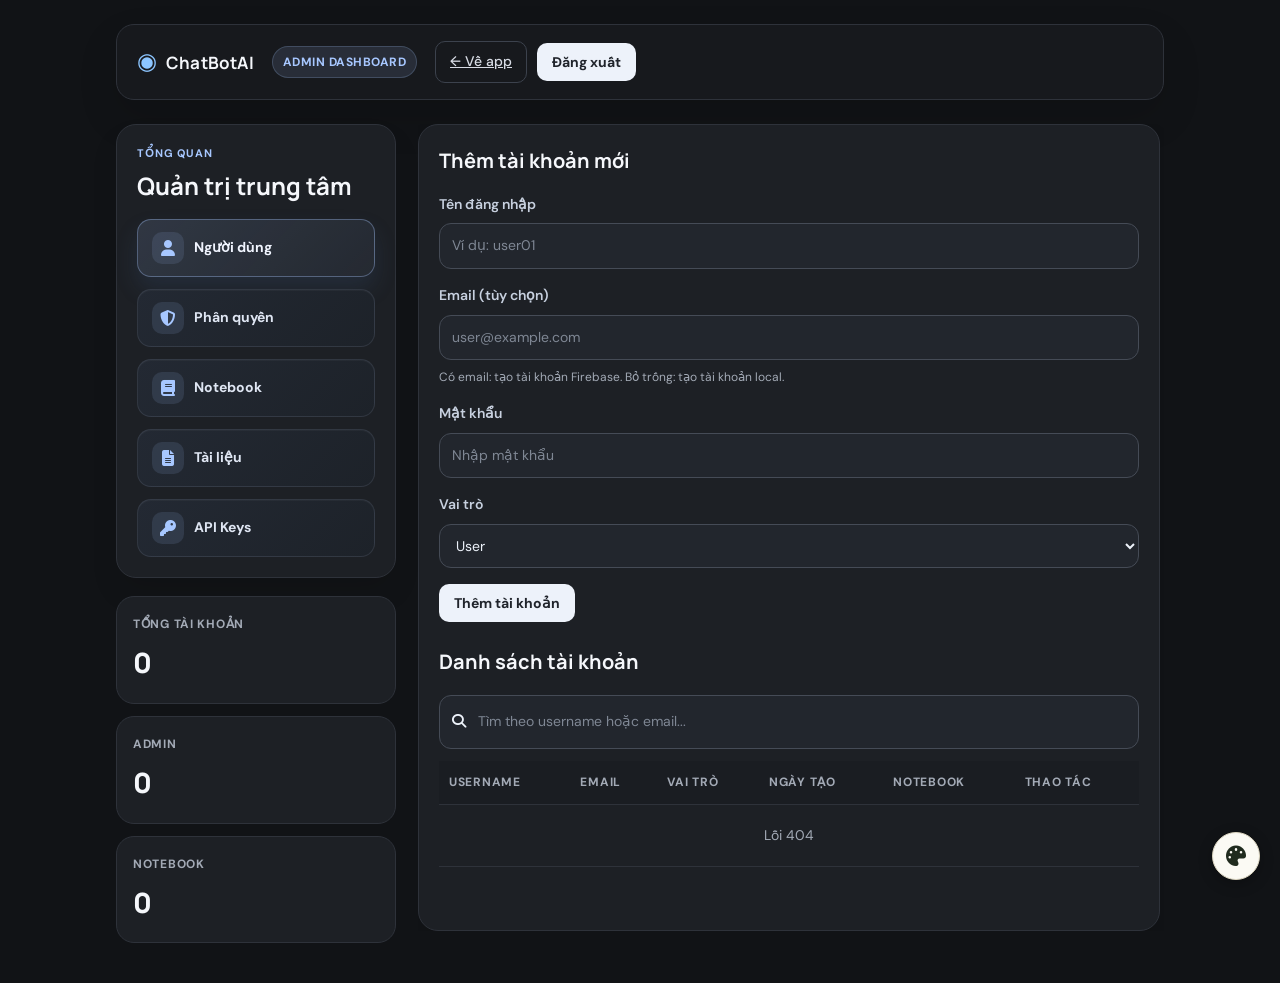
==== templates/admin.html @ 0a2e0eaf "first commit" ====
<!DOCTYPE html>
<html lang="vi">
<head>
  <meta charset="UTF-8">
  <meta name="viewport" content="width=device-width, initial-scale=1.0">
  <title>Quản trị hệ thống</title>
  <link rel="preconnect" href="https://fonts.googleapis.com">
  <link href="https://fonts.googleapis.com/css2?family=DM+Sans:wght@400;500;600;700&family=Manrope:wght@500;600;700;800&display=swap" rel="stylesheet">
  <link rel="stylesheet" href="https://cdnjs.cloudflare.com/ajax/libs/font-awesome/6.5.2/css/all.min.css" crossorigin="anonymous" referrerpolicy="no-referrer">
  <link rel="stylesheet" href="/static/style.css">
  <script src="/static/theme.js"></script>
  <style>
    .admin-page {
      background: #111316;
      color: #edf2fa;
      min-height: 100vh;
    }

    .admin-shell {
      max-width: 1280px;
      margin: 24px auto;
      padding: 0 20px 40px;
    }

    .admin-topbar {
      display: flex;
      align-items: center;
      gap: 18px;
      padding: 16px 20px;
      border: 1px solid #2e323a;
      border-radius: 18px;
      background: #17191d;
      box-shadow: 0 18px 40px rgba(0, 0, 0, 0.12);
    }

    .admin-topbar .brand {
      flex-shrink: 0;
    }

    .admin-badge {
      display: inline-flex;
      align-items: center;
      padding: 6px 10px;
      border-radius: 999px;
      background: rgba(167, 199, 255, 0.12);
      color: #a7c7ff;
      border: 1px solid rgba(167, 199, 255, 0.2);
      font-size: 12px;
      font-weight: 700;
      letter-spacing: 0.04em;
      text-transform: uppercase;
    }

    .admin-main {
      display: grid;
      grid-template-columns: 280px minmax(0, 1fr);
      gap: 22px;
      margin-top: 24px;
    }

    .admin-sidebar {
      display: grid;
      gap: 18px;
      align-content: start;
    }

    .sidebar-card,
    .panel {
      background: #1d2025;
      border: 1px solid #2e323a;
      border-radius: 20px;
      box-shadow: 0 16px 28px rgba(0, 0, 0, 0.08);
    }

    .sidebar-card {
      padding: 20px;
    }

    .mini-label {
      font-size: 11px;
      letter-spacing: 0.08em;
      text-transform: uppercase;
      color: #a7c7ff;
      margin-bottom: 10px;
      font-weight: 700;
    }

    .sidebar-card h2 {
      margin: 0 0 18px;
      font-size: 24px;
      line-height: 1.2;
      font-family: "Manrope", sans-serif;
      color: #f5f7fb;
    }

    .sidebar-list {
      list-style: none;
      padding: 0;
      margin: 0;
      display: grid;
      gap: 12px;
    }

    .sidebar-list li {
      display: flex;
      align-items: center;
      gap: 10px;
      padding: 12px 14px;
      border-radius: 14px;
      background: linear-gradient(135deg, #232933, #1d2229);
      color: #dfe6f3;
      border: 1px solid rgba(124, 136, 156, 0.2);
      font-weight: 700;
      cursor: pointer;
      transition: transform 0.18s ease, box-shadow 0.18s ease, border-color 0.18s ease, background 0.18s ease;
      box-shadow: inset 0 1px 0 rgba(255,255,255,0.03);
    }

    .sidebar-list li:hover {
      transform: translateY(-1px);
      border-color: rgba(167, 199, 255, 0.35);
      box-shadow: 0 10px 18px rgba(0,0,0,0.12);
      background: linear-gradient(135deg, #2a303b, #1f2630);
    }

    .sidebar-list li.active {
      background: linear-gradient(135deg, rgba(167, 199, 255, 0.14), rgba(167, 199, 255, 0.06));
      border-color: rgba(167, 199, 255, 0.35);
      color: #f1f5ff;
      box-shadow: 0 12px 22px rgba(67, 102, 150, 0.18);
    }

    .card-icon {
      width: 32px;
      height: 32px;
      display: inline-flex;
      align-items: center;
      justify-content: center;
      border-radius: 10px;
      background: rgba(167, 199, 255, 0.12);
      color: #a7c7ff;
      font-size: 16px;
      flex-shrink: 0;
    }

    .stat-grid {
      display: grid;
      gap: 12px;
    }

    .stat-card {
      background: #1d2025;
      border: 1px solid #2e323a;
      border-radius: 18px;
      padding: 18px 16px;
      display: grid;
      gap: 8px;
    }

    .stat-label {
      color: #a3aab6;
      font-size: 12px;
      text-transform: uppercase;
      letter-spacing: 0.06em;
      font-weight: 700;
    }

    .stat-value {
      font-size: 28px;
      font-weight: 800;
      color: #f5f7fb;
      font-family: "Manrope", sans-serif;
    }

    .admin-content {
      display: grid;
      gap: 22px;
    }

    .admin-section {
      display: none;
      opacity: 0;
      transform: translateY(8px);
      transition: opacity 0.2s ease, transform 0.2s ease;
    }

    .admin-section.active {
      display: block;
      opacity: 1;
      transform: translateY(0);
    }

    .panel {
      padding: 20px;
    }

    .panel-header {
      display: flex;
      align-items: center;
      justify-content: space-between;
      gap: 12px;
      margin-bottom: 18px;
    }

    .panel-header h2 {
      margin: 0;
      font-size: 20px;
      font-family: "Manrope", sans-serif;
      color: #f5f7fb;
    }

    .header-actions {
      display: flex;
      align-items: center;
      gap: 10px;
      flex-wrap: wrap;
    }

    .field {
      display: grid;
      gap: 8px;
      margin-bottom: 16px;
    }

    .search-row {
      display: flex;
      align-items: center;
      gap: 10px;
      margin-bottom: 12px;
      padding: 10px 12px;
      border: 1px solid #454b56;
      background: #22262d;
      border-radius: 12px;
    }

    .search-row input {
      flex: 1;
      background: transparent;
      border: none;
      outline: none;
      color: #edf2fa;
      font: inherit;
      min-height: 32px;
    }

    .search-row input::placeholder {
      color: #7f8794;
    }

    .search-meta {
      display: flex;
      align-items: center;
      justify-content: space-between;
      gap: 12px;
      margin-bottom: 14px;
      flex-wrap: wrap;
    }

    .filter-group {
      display: inline-flex;
      gap: 8px;
      align-items: center;
      background: #22262d;
      border: 1px solid #454b56;
      border-radius: 999px;
      padding: 4px;
    }

    .filter-chip {
      border: none;
      background: transparent;
      color: #a3aab6;
      border-radius: 999px;
      padding: 7px 12px;
      cursor: pointer;
      font-weight: 600;
      transition: all 0.15s ease;
    }

    .filter-chip.active {
      background: #a7c7ff;
      color: #10151c;
    }

    .result-count {
      color: #a3aab6;
      font-size: 13px;
      font-weight: 600;
    }

    .field label {
      color: #c7d0df;
      font-weight: 600;
    }

    .field input,
    .field select {
      width: 100%;
      min-height: 44px;
      padding: 11px 12px;
      border: 1px solid #454b56;
      border-radius: 12px;
      background: #22262d;
      color: #edf2fa;
      font: inherit;
    }

    .field input::placeholder {
      color: #7f8794;
    }

    .table-wrap {
      overflow-x: auto;
    }

    table {
      width: 100%;
      border-collapse: collapse;
      min-width: 700px;
    }

    th, td {
      padding: 12px 10px;
      text-align: left;
      border-bottom: 1px solid #2e323a;
      vertical-align: middle;
    }

    th {
      color: #a3aab6;
      font-size: 12px;
      font-weight: 700;
      text-transform: uppercase;
      letter-spacing: 0.06em;
      background: #1a1d22;
    }

    td {
      color: #e7ecf2;
      font-size: 14px;
    }

    .role-pill {
      display: inline-flex;
      align-items: center;
      justify-content: center;
      min-width: 72px;
      padding: 5px 9px;
      border-radius: 999px;
      font-size: 12px;
      font-weight: 700;
      background: rgba(167, 199, 255, 0.12);
      border: 1px solid rgba(167, 199, 255, 0.2);
      color: #a7c7ff;
      text-transform: capitalize;
    }

    .role-pill.admin {
      background: rgba(246, 200, 95, 0.12);
      border-color: rgba(246, 200, 95, 0.3);
      color: #f6c85f;
    }

    .actions {
      display: flex;
      gap: 8px;
      flex-wrap: wrap;
    }

    .small {
      font-size: 12px;
      color: #a3aab6;
    }

    .muted-area {
      color: #a3aab6;
      font-size: 14px;
      text-align: center;
      padding: 20px 10px;
    }

    .toast {
      position: fixed;
      right: 24px;
      bottom: 24px;
      background: #1f2a22;
      border: 1px solid rgba(166, 214, 180, 0.35);
      color: #edf9f0;
      padding: 12px 16px;
      border-radius: 12px;
      box-shadow: 0 12px 24px rgba(0, 0, 0, 0.28);
      font-size: 0.95rem;
      z-index: 30;
    }

    .toast-modal {
      position: fixed;
      inset: 0;
      background: rgba(9, 12, 16, 0.7);
      display: flex;
      align-items: center;
      justify-content: center;
      z-index: 40;
      padding: 20px;
    }

    .toast-modal-card {
      width: min(480px, 100%);
      background: #1d2025;
      border: 1px solid #2e323a;
      border-radius: 20px;
      box-shadow: 0 30px 60px rgba(0, 0, 0, 0.25);
      padding: 22px;
    }

    .toast-modal-header {
      display: flex;
      align-items: center;
      justify-content: space-between;
      gap: 12px;
      margin-bottom: 16px;
    }

    .toast-modal-header h3 {
      margin: 0;
      font-size: 24px;
      font-family: "Manrope", sans-serif;
      color: #f5f7fb;
    }

    .close-modal {
      width: 34px;
      height: 34px;
      border-radius: 10px;
      border: 1px solid #454b56;
      background: #22262d;
      color: #edf2fa;
      cursor: pointer;
      font-size: 24px;
      line-height: 1;
    }

    @media (max-width: 900px) {
      .admin-main {
        grid-template-columns: 1fr;
      }

      .admin-topbar {
        flex-wrap: wrap;
      }

      .header-actions {
        width: 100%;
        justify-content: flex-end;
      }
    }
  </style>
</head>
<body class="admin-page">
  <div class="admin-shell">
    <header class="admin-topbar">
      <div class="brand">
        <span class="brand-mark">◉</span>
        <span class="brand-name">ChatBotAI</span>
      </div>
      <span class="admin-badge">Admin dashboard</span>
      <div class="header-actions">
        <a href="/" class="btn-ghost">← Về app</a>
        <button id="logoutBtn" class="btn-primary">Đăng xuất</button>
      </div>
    </header>

    <main class="admin-main">
      <aside class="admin-sidebar">
        <div class="sidebar-card">
          <div class="mini-label">Tổng quan</div>
          <h2>Quản trị trung tâm</h2>
          <ul class="sidebar-list">
            <li class="active" data-section="users">
              <span class="card-icon"><i class="fa-solid fa-user"></i></span>
              <span>Người dùng</span>
            </li>
            <li data-section="roles">
              <span class="card-icon"><i class="fa-solid fa-shield-halved"></i></span>
              <span>Phân quyền</span>
            </li>
            <li data-section="notebooks">
              <span class="card-icon"><i class="fa-solid fa-book"></i></span>
              <span>Notebook</span>
            </li>
            <li data-section="documents">
              <span class="card-icon"><i class="fa-solid fa-file-lines"></i></span>
              <span>Tài liệu</span>
            </li>
            <li data-section="api-keys">
              <span class="card-icon"><i class="fa-solid fa-key"></i></span>
              <span>API Keys</span>
            </li>
            
          </ul>
        </div>

        <div class="stat-grid">
          <div class="stat-card">
            <span class="stat-label">Tổng tài khoản</span>
            <span class="stat-value" id="totalUsers">0</span>
          </div>
          <div class="stat-card">
            <span class="stat-label">Admin</span>
            <span class="stat-value" id="totalAdmins">0</span>
          </div>
          <div class="stat-card">
            <span class="stat-label">Notebook</span>
            <span class="stat-value" id="totalNotebooks">0</span>
          </div>
        </div>
      </aside>

      <section class="admin-content">
        <section class="panel admin-section active" data-panel="users">
          <div class="panel-header">
            <h2>Thêm tài khoản mới</h2>
          </div>
          <form id="createUserForm">
            <div class="field">
              <label for="newUsername">Tên đăng nhập</label>
              <input id="newUsername" type="text" placeholder="Ví dụ: user01" required>
            </div>
            <div class="field">
              <label for="newEmail">Email (tùy chọn)</label>
              <input id="newEmail" type="email" placeholder="user@example.com">
              <span class="small">Có email: tạo tài khoản Firebase. Bỏ trống: tạo tài khoản local.</span>
            </div>
            <div class="field">
              <label for="newPassword">Mật khẩu</label>
              <input id="newPassword" type="password" placeholder="Nhập mật khẩu" required>
            </div>
            <div class="field">
              <label for="newRole">Vai trò</label>
              <select id="newRole">
                <option value="user">User</option>
                <option value="admin">Admin</option>
              </select>
            </div>
            <button type="submit" class="btn-primary">Thêm tài khoản</button>
          </form>

          <div class="panel-header" style="margin-top: 24px;">
            <h2>Danh sách tài khoản</h2>
          </div>
          <div class="search-row">
            <span><i class="fa-solid fa-magnifying-glass"></i></span>
            <input id="userSearchInput" type="text" placeholder="Tìm theo username hoặc email...">
          </div>
          <div class="table-wrap">
            <table>
              <thead>
                <tr>
                  <th>Username</th>
                  <th>Email</th>
                  <th>Vai trò</th>
                  <th>Ngày tạo</th>
                  <th>Notebook</th>
                  <th>Thao tác</th>
                </tr>
              </thead>
              <tbody id="userTableBody">
                <tr><td colspan="6" class="muted-area">Đang tải...</td></tr>
              </tbody>
            </table>
          </div>
        </section>

        <section class="panel admin-section" data-panel="roles">
          <div class="panel-header">
            <h2>Phân quyền người dùng</h2>
          </div>
          <div class="search-row">
            <span><i class="fa-solid fa-magnifying-glass"></i></span>
            <input id="roleSearchInput" type="text" placeholder="Tìm kiếm tên hoặc role...">
          </div>
          <div class="search-meta">
            <div class="filter-group" aria-label="Lọc theo vai trò">
              <button type="button" class="filter-chip active" data-role-filter="all">Tất cả</button>
              <button type="button" class="filter-chip" data-role-filter="admin">Admin</button>
              <button type="button" class="filter-chip" data-role-filter="user">User</button>
            </div>
            <span class="result-count" id="roleResultCount">0 kết quả</span>
          </div>
          <div class="table-wrap">
            <table>
              <thead>
                <tr>
                  <th>Username</th>
                  <th>Vai trò</th>
                  <th>Ngày tạo</th>
                  <th>Notebook</th>
                  <th>Thao tác</th>
                </tr>
              </thead>
              <tbody id="roleTableBody">
                <tr><td colspan="5" class="muted-area">Đang tải...</td></tr>
              </tbody>
            </table>
          </div>
        </section>

        <section class="panel admin-section" data-panel="notebooks">
          <div class="panel-header">
            <h2>Quản lý sổ tay</h2>
          </div>
          <form id="createNotebookForm">
            <div class="field">
              <label for="newNotebookName">Tên sổ tay</label>
              <input id="newNotebookName" type="text" placeholder="Ví dụ: Bài 1 - AI" required>
            </div>
            <div class="field">
              <label for="newNotebookOwner">Chủ sở hữu</label>
              <select id="newNotebookOwner"></select>
            </div>
            <button type="submit" class="btn-primary">Thêm sổ tay</button>
          </form>

          <div class="panel-header" style="margin-top: 24px;">
            <h2>Danh sách sổ tay</h2>
          </div>
          <div class="search-row">
            <span><i class="fa-solid fa-magnifying-glass"></i></span>
            <input id="notebookSearchInput" type="text" placeholder="Tìm kiếm sổ tay hoặc người dùng...">
          </div>
          <div class="search-meta">
            <span class="result-count" id="notebookResultCount">0 kết quả</span>
          </div>
          <div class="table-wrap">
            <table>
              <thead>
                <tr>
                  <th>Tên sổ tay</th>
                  <th>Chủ sở hữu</th>
                  <th>Ngày tạo</th>
                  <th>Tài liệu</th>
                  <th>Thao tác</th>
                </tr>
              </thead>
              <tbody id="notebookTableBody">
                <tr><td colspan="5" class="muted-area">Đang tải...</td></tr>
              </tbody>
            </table>
          </div>
        </section>

        <section class="panel admin-section" data-panel="documents">
          <div class="panel-header">
            <h2>Tài liệu người dùng</h2>
          </div>
          <div class="search-row">
            <span><i class="fa-solid fa-magnifying-glass"></i></span>
            <input id="documentSearchInput" type="text" placeholder="Tìm theo tên tài liệu, notebook hoặc người dùng...">
          </div>
          <div class="search-meta"><span class="result-count" id="documentResultCount">0 kết quả</span></div>
          <div class="table-wrap">
            <table>
              <thead><tr><th>Tài liệu</th><th>Notebook</th><th>Người dùng</th><th>Email</th><th>Loại</th><th>Thao tác</th></tr></thead>
              <tbody id="documentTableBody"><tr><td colspan="6" class="muted-area">Đang tải...</td></tr></tbody>
            </table>
          </div>
        </section>

        <section class="panel admin-section" data-panel="api-keys">
          <div class="panel-header">
            <h2>Quản lý API Keys</h2>
          </div>
          <p class="small">Các key được lưu cục bộ trong data/config.json trên máy chủ.</p>
          <form id="apiConfigForm">
            <div class="field">
              <label for="adminGoogleApiKey">Google AI API key <span id="googleKeyStatus" class="small"></span></label>
              <input id="adminGoogleApiKey" type="password" placeholder="AIza...">
            </div>
            <div class="field">
              <label for="adminGoogleModel">Google model</label>
              <input id="adminGoogleModel" type="text" placeholder="gemini-3.6-flash">
            </div>
            <div class="field">
              <label for="adminOpenaiApiKey">OpenAI API key <span id="openaiKeyStatus" class="small"></span></label>
              <input id="adminOpenaiApiKey" type="password" placeholder="sk-...">
            </div>
            <div class="field">
              <label for="adminOpenaiModel">OpenAI model</label>
              <input id="adminOpenaiModel" type="text" placeholder="gpt-4o-mini">
            </div>
            <div class="field">
              <label for="adminOpenrouterApiKey">OpenRouter API key <span id="openrouterKeyStatus" class="small"></span></label>
              <input id="adminOpenrouterApiKey" type="password" placeholder="sk-or-v1-...">
            </div>
            <div class="field">
              <label for="adminOpenrouterModel">OpenRouter model</label>
              <input id="adminOpenrouterModel" type="text" placeholder="openai/gpt-4o-mini">
            </div>
            <div class="field">
              <label for="adminAnthropicApiKey">Anthropic API key <span id="anthropicKeyStatus" class="small"></span></label>
              <input id="adminAnthropicApiKey" type="password" placeholder="sk-ant-...">
            </div>
            <div class="field">
              <label for="adminAnthropicModel">Anthropic model</label>
              <input id="adminAnthropicModel" type="text" placeholder="claude-3-5-haiku-latest">
            </div>
            <div class="field">
              <label for="adminGithubToken">GitHub token <span id="githubKeyStatus" class="small"></span></label>
              <input id="adminGithubToken" type="password" placeholder="ghp_...">
            </div>
            <button type="submit" class="btn-primary">Lưu cấu hình API</button>
          </form>
        </section>
      </section>
    </main>
  </div>

  <div id="toast" class="toast" hidden></div>

  <div id="passwordModal" class="toast-modal" hidden>
    <div class="toast-modal-card">
      <div class="toast-modal-header">
        <h3>Đổi mật khẩu</h3>
        <button type="button" class="close-modal" id="closePasswordModal"><i class="fa-solid fa-xmark"></i></button>
      </div>
      <form id="passwordForm">
        <div class="field">
          <label for="editPasswordUser">Tài khoản</label>
          <input id="editPasswordUser" type="text" readonly>
        </div>
        <div class="field">
          <label for="editPasswordInput">Mật khẩu mới</label>
          <input id="editPasswordInput" type="password" placeholder="Nhập mật khẩu mới" minlength="6" required>
        </div>
        <button type="submit" class="btn-primary">Lưu mật khẩu</button>
      </form>
    </div>
  </div>

  <script>
    const toastEl = document.getElementById('toast');
    function showToast(message) {
      toastEl.textContent = message;
      toastEl.hidden = false;
      clearTimeout(showToast.timer);
      showToast.timer = setTimeout(() => toastEl.hidden = true, 2500);
    }

    async function api(path, options = {}) {
      const res = await fetch(path, {
        headers: { 'Content-Type': 'application/json' },
        ...options,
      });
      const data = await res.json().catch(() => ({}));
      if (!res.ok) throw new Error(data.error || `Lỗi ${res.status}`);
      return data;
    }

    function escapeHtml(value) {
      return String(value)
        .replace(/&/g, '&amp;')
        .replace(/</g, '&lt;')
        .replace(/>/g, '&gt;')
        .replace(/"/g, '&quot;')
        .replace(/'/g, '&#039;');
    }

    const userTableBody = document.getElementById('userTableBody');
    const roleTableBody = document.getElementById('roleTableBody');
    const notebookTableBody = document.getElementById('notebookTableBody');
    const notebookOwnerSelect = document.getElementById('newNotebookOwner');
    const passwordModal = document.getElementById('passwordModal');
    const passwordForm = document.getElementById('passwordForm');
    const passwordUserInput = document.getElementById('editPasswordUser');
    const passwordInput = document.getElementById('editPasswordInput');
    const roleSearchInput = document.getElementById('roleSearchInput');
    const notebookSearchInput = document.getElementById('notebookSearchInput');
    const userSearchInput = document.getElementById('userSearchInput');
    const documentSearchInput = document.getElementById('documentSearchInput');
    const documentTableBody = document.getElementById('documentTableBody');

    let editingUserId = null;
    let allUsers = [];
    let allNotebooks = [];
    let allDocuments = [];
    let activeRoleFilter = 'all';

    function updateSidebar(section) {
      document.querySelectorAll('.sidebar-list li').forEach((item) => {
        const active = item.dataset.section === section;
        item.classList.toggle('active', active);
      });
      document.querySelectorAll('.admin-section').forEach((panel) => {
        panel.classList.toggle('active', panel.dataset.panel === section);
      });
    }

    function openPasswordModal(userId, username) {
      editingUserId = userId;
      passwordUserInput.value = username;
      passwordInput.value = '';
      passwordModal.hidden = false;
      setTimeout(() => passwordInput.focus(), 50);
    }

    function closePasswordModal() {
      passwordModal.hidden = true;
      editingUserId = null;
      passwordInput.value = '';
    }

    function fillNotebookOwnerSelect(users) {
      if (!users.length) {
        notebookOwnerSelect.innerHTML = '<option value="">Không có người dùng</option>';
        return;
      }
      notebookOwnerSelect.innerHTML = users.map((user) => `
        <option value="${user.id}">${escapeHtml(user.username)} (${user.role})</option>
      `).join('');
    }

    function matchesSubstring(value, query) {
      if (!query) return true;
      return String(value || '').toLowerCase().includes(query.toLowerCase());
    }

    function renderRoleRows(users) {
      const keyword = (roleSearchInput.value || '').trim().toLowerCase();
      const filtered = users.filter((user) => {
        const matchesKeyword = matchesSubstring(user.username, keyword) || matchesSubstring(user.role, keyword);
        const matchesRole = activeRoleFilter === 'all' || user.role === activeRoleFilter;
        return matchesKeyword && matchesRole;
      });

      document.getElementById('roleResultCount').textContent = `${filtered.length} kết quả`;

      if (!filtered.length) {
        roleTableBody.innerHTML = '<tr><td colspan="5" class="muted-area">Không tìm thấy người dùng nào.</td></tr>';
        return;
      }

      roleTableBody.innerHTML = filtered.map((user) => `
        <tr>
          <td>${escapeHtml(user.username)}</td>
          <td><span class="role-pill ${user.role === 'admin' ? 'admin' : ''}">${user.role}</span></td>
          <td>${escapeHtml(user.created_at || '-')}</td>
          <td>${user.notebook_count ?? 0}</td>
          <td>
            <div class="actions">
              <button type="button" class="btn-ghost small" data-role-user="${user.id}">${user.role === 'admin' ? 'Gỡ admin' : 'Cấp admin'}</button>
              <button type="button" class="btn-ghost small" data-edit-password="${user.id}" data-username="${escapeHtml(user.username)}">Sửa mật khẩu</button>
              <button type="button" class="btn-ghost small" data-delete-user="${user.id}">Xóa</button>
            </div>
          </td>
        </tr>
      `).join('');
    }

    function renderUserRows(users) {
      const keyword = (userSearchInput.value || '').trim().toLowerCase();
      const filtered = users.filter((user) =>
        matchesSubstring(`${user.username} ${user.email || ''}`, keyword)
      );
      if (!filtered.length) {
        userTableBody.innerHTML = '<tr><td colspan="6" class="muted-area">Không tìm thấy người dùng nào.</td></tr>';
        return;
      }
      userTableBody.innerHTML = filtered.map((user) => `
        <tr>
          <td>${escapeHtml(user.username)}</td>
          <td>${escapeHtml(user.email || 'Chưa liên kết')}</td>
          <td><span class="role-pill ${user.role === 'admin' ? 'admin' : ''}">${user.role}</span></td>
          <td>${escapeHtml(user.created_at || '-')}</td>
          <td>${user.notebook_count ?? 0}</td>
          <td><div class="actions">
            <button type="button" class="btn-ghost small" data-role-user="${user.id}">${user.role === 'admin' ? 'Gỡ admin' : 'Cấp admin'}</button>
            <button type="button" class="btn-ghost small" data-edit-password="${user.id}" data-username="${escapeHtml(user.username)}">Sửa mật khẩu</button>
            <button type="button" class="btn-ghost small" data-delete-user="${user.id}">Xóa</button>
          </div></td>
        </tr>
      `).join('');
    }

    function renderDocumentRows(documents) {
      const keyword = (documentSearchInput.value || '').trim().toLowerCase();
      const filtered = documents.filter((doc) => matchesSubstring(
        `${doc.name} ${doc.notebook_name} ${doc.owner_username} ${doc.owner_email}`,
        keyword
      ));
      document.getElementById('documentResultCount').textContent = `${filtered.length} kết quả`;
      documentTableBody.innerHTML = filtered.length ? filtered.map((doc) => `
        <tr>
          <td>${escapeHtml(doc.name)}</td>
          <td>${escapeHtml(doc.notebook_name)}</td>
          <td>${escapeHtml(doc.owner_username)}</td>
          <td>${escapeHtml(doc.owner_email || 'Chưa liên kết')}</td>
          <td>${escapeHtml(doc.source_type)}</td>
          <td><button type="button" class="btn-ghost small" data-delete-document="${doc.id}" data-document-notebook="${doc.notebook_id}">Xóa</button></td>
        </tr>
      `).join('') : '<tr><td colspan="6" class="muted-area">Không tìm thấy tài liệu nào.</td></tr>';
    }

    function renderNotebookRows(notebooks) {
      const keyword = (notebookSearchInput.value || '').trim().toLowerCase();
      const filtered = notebooks.filter((nb) => {
        const haystack = `${nb.name || ''} ${nb.owner_username || ''}`;
        return matchesSubstring(haystack, keyword);
      });

      document.getElementById('notebookResultCount').textContent = `${filtered.length} kết quả`;

      if (!filtered.length) {
        notebookTableBody.innerHTML = '<tr><td colspan="5" class="muted-area">Không tìm thấy sổ tay nào.</td></tr>';
        return;
      }

      notebookTableBody.innerHTML = filtered.map((nb) => `
        <tr>
          <td>${escapeHtml(nb.name || 'Notebook chưa đặt tên')}</td>
          <td>${escapeHtml(nb.owner_username || 'Không rõ')}</td>
          <td>${escapeHtml(nb.created_at || '-')}</td>
          <td>${nb.doc_count ?? 0}</td>
          <td>
            <div class="actions">
              <button type="button" class="btn-ghost small" data-delete-notebook="${nb.id}">Xóa</button>
            </div>
          </td>
        </tr>
      `).join('');
    }

    async function loadUsers() {
      try {
        const users = await api('/api/admin/users');
        allUsers = users;
        const totalUsers = users.length;
        const totalAdmins = users.filter((user) => user.role === 'admin').length;
        const totalNotebooks = users.reduce((sum, user) => sum + (user.notebook_count ?? 0), 0);

        document.getElementById('totalUsers').textContent = totalUsers;
        document.getElementById('totalAdmins').textContent = totalAdmins;
        document.getElementById('totalNotebooks').textContent = totalNotebooks;

        fillNotebookOwnerSelect(users);

        if (!users.length) {
          userTableBody.innerHTML = '<tr><td colspan="6" class="muted-area">Chưa có tài khoản nào.</td></tr>';
          roleTableBody.innerHTML = '<tr><td colspan="5" class="muted-area">Chưa có tài khoản nào.</td></tr>';
          return;
        }

        renderUserRows(users);
        renderRoleRows(users);
      } catch (error) {
        userTableBody.innerHTML = `<tr><td colspan="6" class="muted-area">${escapeHtml(error.message)}</td></tr>`;
        roleTableBody.innerHTML = `<tr><td colspan="5" class="muted-area">${escapeHtml(error.message)}</td></tr>`;
      }
    }

    async function loadNotebooks() {
      try {
        const notebooks = await api('/api/admin/notebooks');
        allNotebooks = notebooks;
        const total = notebooks.length;
        document.getElementById('totalNotebooks').textContent = total;

        if (!notebooks.length) {
          notebookTableBody.innerHTML = '<tr><td colspan="5" class="muted-area">Chưa có sổ tay nào.</td></tr>';
          return;
        }

        renderNotebookRows(notebooks);
      } catch (error) {
        notebookTableBody.innerHTML = `<tr><td colspan="5" class="muted-area">${escapeHtml(error.message)}</td></tr>`;
      }
    }

    async function loadDocuments() {
      try {
        allDocuments = await api('/api/admin/documents');
        renderDocumentRows(allDocuments);
      } catch (error) {
        documentTableBody.innerHTML = `<tr><td colspan="6" class="muted-area">${escapeHtml(error.message)}</td></tr>`;
      }
    }

    async function loadApiConfig() {
      try {
        const config = await api('/api/config');
        document.getElementById('adminGoogleModel').value = config.model || '';
        document.getElementById('adminOpenaiModel').value = config.openai_model || '';
        document.getElementById('adminOpenrouterModel').value = config.openrouter_model || '';
        document.getElementById('adminAnthropicModel').value = config.anthropic_model || '';
        const statuses = [
          ['googleKeyStatus', config.has_api_key],
          ['openaiKeyStatus', config.has_openai_key],
          ['openrouterKeyStatus', config.has_openrouter_key],
          ['anthropicKeyStatus', config.has_anthropic_key],
          ['githubKeyStatus', config.has_github_token],
        ];
        statuses.forEach(([elementId, configured]) => {
          document.getElementById(elementId).textContent = configured ? '(Đã cấu hình)' : '(Chưa cấu hình)';
        });
        showToast('Đã tải cấu hình API. Key đang lưu được giữ ẩn.');
      } catch (error) {
        showToast(error.message);
      }
    }

    async function loadAdminData() {
      await Promise.all([loadUsers(), loadNotebooks(), loadDocuments()]);
    }

    document.querySelectorAll('.sidebar-list li').forEach((item) => {
      item.addEventListener('click', () => {
        updateSidebar(item.dataset.section);
        if (item.dataset.section === 'api-keys') loadApiConfig();
      });
    });

    document.getElementById('apiConfigForm').addEventListener('submit', async (event) => {
      event.preventDefault();
      const payload = {
        model: document.getElementById('adminGoogleModel').value.trim(),
        openai_model: document.getElementById('adminOpenaiModel').value.trim(),
        openrouter_model: document.getElementById('adminOpenrouterModel').value.trim(),
        anthropic_model: document.getElementById('adminAnthropicModel').value.trim(),
      };
      const keyFields = [
        ['adminGoogleApiKey', 'api_key'],
        ['adminOpenaiApiKey', 'openai_api_key'],
        ['adminOpenrouterApiKey', 'openrouter_api_key'],
        ['adminAnthropicApiKey', 'anthropic_api_key'],
        ['adminGithubToken', 'github_token'],
      ];
      keyFields.forEach(([elementId, payloadKey]) => {
        const value = document.getElementById(elementId).value.trim();
        if (value) payload[payloadKey] = value;
      });
      try {
        await api('/api/config', { method: 'POST', body: JSON.stringify(payload) });
        keyFields.forEach(([elementId]) => { document.getElementById(elementId).value = ''; });
        showToast('Đã lưu cấu hình API.');
      } catch (error) {
        showToast(error.message);
      }
    });

    document.getElementById('createUserForm').addEventListener('submit', async (event) => {
      event.preventDefault();
      const username = document.getElementById('newUsername').value.trim();
      const password = document.getElementById('newPassword').value;
      const email = document.getElementById('newEmail').value.trim();
      const role = document.getElementById('newRole').value;

      if (!username || !password) {
        showToast('Tên đăng nhập và mật khẩu không được để trống.');
        return;
      }

      try {
        const created = await api('/api/admin/users', {
          method: 'POST',
          body: JSON.stringify({ username, email, password, role }),
        });
        showToast(created.verification_link
          ? 'Đã tạo Firebase user. Link xác thực đã được tạo, hãy gửi link này cho người dùng.'
          : 'Đã thêm tài khoản.');
        if (created.verification_link) {
          window.prompt('Link xác thực Firebase:', created.verification_link);
        }
        document.getElementById('createUserForm').reset();
        await loadAdminData();
      } catch (error) {
        showToast(error.message);
      }
    });

    document.getElementById('createNotebookForm').addEventListener('submit', async (event) => {
      event.preventDefault();
      const name = document.getElementById('newNotebookName').value.trim();
      const userId = notebookOwnerSelect.value || allUsers[0]?.id || null;

      if (!name) {
        showToast('Tên sổ tay không được để trống.');
        return;
      }

      try {
        await api('/api/admin/notebooks', {
          method: 'POST',
          body: JSON.stringify({
            name,
            user_id: userId || undefined,
            userId: userId || undefined,
          }),
        });
        showToast('Đã thêm sổ tay mới.');
        document.getElementById('createNotebookForm').reset();
        await loadAdminData();
      } catch (error) {
        showToast(error.message);
      }
    });

    document.addEventListener('click', async (event) => {
      const deleteDocumentBtn = event.target.closest('[data-delete-document]');
      if (deleteDocumentBtn) {
        const documentId = deleteDocumentBtn.getAttribute('data-delete-document');
        const notebookId = deleteDocumentBtn.getAttribute('data-document-notebook');
        const target = allDocuments.find((doc) => doc.id === documentId && doc.notebook_id === notebookId);
        if (!target || !window.confirm(`Bạn có chắc muốn xóa tài liệu "${target.name}" không?`)) return;
        try {
          await api(`/api/admin/documents/${notebookId}/${documentId}`, { method: 'DELETE' });
          showToast('Đã xóa tài liệu.');
          await loadAdminData();
        } catch (error) {
          showToast(error.message);
        }
        return;
      }

      const editPasswordBtn = event.target.closest('[data-edit-password]');
      if (editPasswordBtn) {
        const userId = editPasswordBtn.getAttribute('data-edit-password');
        const username = editPasswordBtn.getAttribute('data-username');
        openPasswordModal(userId, username);
        return;
      }

      const toggleRoleBtn = event.target.closest('[data-role-user]');
      if (toggleRoleBtn) {
        const userId = toggleRoleBtn.getAttribute('data-role-user');
        try {
          const users = await api('/api/admin/users');
          const target = users.find((u) => u.id === userId);
          if (!target) throw new Error('Không tìm thấy tài khoản.');
          const nextRole = target.role === 'admin' ? 'user' : 'admin';
          const ok = window.confirm(`Bạn có chắc muốn ${nextRole === 'admin' ? 'cấp quyền admin' : 'gỡ quyền admin'} cho tài khoản "${target.username}" không?`);
          if (!ok) return;
          await api(`/api/admin/users/${userId}`, {
            method: 'PUT',
            body: JSON.stringify({ role: nextRole }),
          });
          showToast(`Đã đổi role sang ${nextRole}.`);
          await loadAdminData();
        } catch (error) {
          showToast(error.message);
        }
        return;
      }

      const deleteBtn = event.target.closest('[data-delete-user]');
      if (!deleteBtn) return;
      const userId = deleteBtn.getAttribute('data-delete-user');
      const targetUser = (await api('/api/admin/users')).find((u) => u.id === userId);
      if (!targetUser) {
        showToast('Không tìm thấy tài khoản cần xóa.');
        return;
      }
      const ok = window.confirm(`Bạn có chắc muốn xóa tài khoản "${targetUser.username}" không? Hành động này không thể hoàn tác.`);
      if (!ok) return;
      try {
        await api(`/api/admin/users/${userId}`, { method: 'DELETE' });
        showToast('Đã xóa tài khoản.');
        await loadAdminData();
      } catch (error) {
        showToast(error.message);
      }
      return;
    });

    document.addEventListener('click', async (event) => {
      const deleteNotebookBtn = event.target.closest('[data-delete-notebook]');
      if (!deleteNotebookBtn) return;
      const notebookId = deleteNotebookBtn.getAttribute('data-delete-notebook');
      const notebooks = await api('/api/admin/notebooks');
      const target = notebooks.find((nb) => nb.id === notebookId);
      if (!target) {
        showToast('Không tìm thấy sổ tay cần xóa.');
        return;
      }
      const ok = window.confirm(`Bạn có chắc muốn xóa sổ tay "${target.name}" không?`);
      if (!ok) return;
      try {
        await api(`/api/admin/notebooks/${notebookId}`, { method: 'DELETE' });
        showToast('Đã xóa sổ tay.');
        await loadAdminData();
      } catch (error) {
        showToast(error.message);
      }
    });

    passwordForm.addEventListener('submit', async (event) => {
      event.preventDefault();
      if (!editingUserId) return;

      const newPassword = passwordInput.value.trim();
      if (newPassword.length < 6) {
        showToast('Mật khẩu mới phải có ít nhất 6 ký tự.');
        return;
      }

      try {
        await api(`/api/admin/users/${editingUserId}`, {
          method: 'PUT',
          body: JSON.stringify({ password: newPassword }),
        });
        showToast('Đã cập nhật mật khẩu.');
        closePasswordModal();
        await loadAdminData();
      } catch (error) {
        showToast(error.message);
      }
    });

    roleSearchInput.addEventListener('input', () => renderRoleRows(allUsers));
    userSearchInput.addEventListener('input', () => renderUserRows(allUsers));
    notebookSearchInput.addEventListener('input', () => renderNotebookRows(allNotebooks));
    documentSearchInput.addEventListener('input', () => renderDocumentRows(allDocuments));
    document.querySelectorAll('.filter-chip').forEach((chip) => {
      chip.addEventListener('click', () => {
        activeRoleFilter = chip.dataset.roleFilter;
        document.querySelectorAll('.filter-chip').forEach((item) => item.classList.toggle('active', item === chip));
        renderRoleRows(allUsers);
      });
    });

    document.getElementById('closePasswordModal').addEventListener('click', closePasswordModal);
    passwordModal.addEventListener('click', (event) => {
      if (event.target === passwordModal) closePasswordModal();
    });

    document.getElementById('logoutBtn').addEventListener('click', async () => {
      try {
        await api('/api/auth/logout', { method: 'POST' });
        window.location.href = '/';
      } catch (error) {
        showToast(error.message);
      }
    });

    updateSidebar('users');
    loadAdminData();
  </script>
</body>
</html>
---- static/style.css ----
:root {
  --bg: #F2EFE3;
  --panel: #FBFAF4;
  --ink: #202B1E;
  --muted: #6C7460;
  --accent: #3E6A48;
  --accent-dark: #2C4E34;
  --accent-soft: #E3EBD9;
  --gold: #A67527;
  --line: #DAD4BF;
  --danger: #A34433;
  --radius: 10px;
  --serif: "Source Serif 4", Georgia, serif;
  --sans: "Inter", -apple-system, BlinkMacSystemFont, "Segoe UI", sans-serif;
}

* { box-sizing: border-box; }

[hidden] { display: none !important; }

html, body {
  height: 100%;
  margin: 0;
}

body {
  background: var(--bg);
  color: var(--ink);
  font-family: var(--sans);
  font-size: 16px;
  line-height: 1.55;
  display: flex;
  flex-direction: column;
}

button, input, select {
  font-family: inherit;
  font-size: inherit;
  color: inherit;
}

/* ---------- Topbar ---------- */

.topbar {
  display: flex;
  align-items: center;
  gap: 20px;
  padding: 14px 22px;
  border-bottom: 1px solid var(--line);
  background: var(--panel);
}

.auth-controls {
  display: flex;
  align-items: center;
  gap: 8px;
  margin-left: auto;
}

.user-badge {
  display: inline-flex;
  align-items: center;
  gap: 6px;
  padding: 6px 10px;
  border: 1px solid var(--line);
  background: var(--bg);
  border-radius: 999px;
  font-weight: 600;
  color: var(--ink);
}

.admin-list {
  display: grid;
  gap: 8px;
  max-height: 380px;
  overflow-y: auto;
  margin: 12px 0;
}

.admin-item {
  padding: 10px 12px;
  border: 1px solid var(--line);
  border-radius: 10px;
  background: var(--bg);
}

.admin-item strong {
  display: block;
  margin-bottom: 3px;
}

.admin-item small {
  color: var(--muted);
}

.auth-register {
  margin-left: 0;
}

.brand {
  display: flex;
  align-items: baseline;
  gap: 8px;
}

.brand-mark {
  font-family: var(--serif);
  font-size: 22px;
  color: var(--accent);
}

.brand-name {
  font-family: var(--serif);
  font-weight: 600;
  font-size: 21px;
  letter-spacing: 0.2px;
}

.notebook-switch {
  display: flex;
  align-items: center;
  gap: 8px;
  flex: 1;
}

#notebookSelect {
  border: 1px solid var(--line);
  background: var(--panel);
  border-radius: var(--radius);
  padding: 7px 10px;
  min-width: 220px;
}

.topbar .btn-ghost { margin-left: auto; }
.notebook-switch .btn-ghost { margin-left: 0; }

/* ---------- Buttons ---------- */

.btn-primary, .btn-secondary, .btn-ghost {
  border-radius: var(--radius);
  border: 1px solid transparent;
  padding: 10px 16px;
  cursor: pointer;
  font-weight: 500;
  transition: background 0.15s ease, border-color 0.15s ease;
}

.btn-ghost i,
.tab i,
.studio-pane-expand i,
.quota-icon i,
.brand-mark i {
  margin-right: 6px;
  vertical-align: middle;
}

.btn-primary {
  background: var(--accent);
  color: #fff;
}
.btn-primary:hover { background: var(--accent-dark); }
.btn-primary:disabled, .btn-secondary:disabled { opacity: 0.55; cursor: wait; }

.btn-secondary {
  background: var(--accent-soft);
  color: var(--accent-dark);
  border-color: var(--accent-soft);
  width: 100%;
}
.btn-secondary:hover { background: #d7e3c9; }

.btn-ghost {
  background: transparent;
  border-color: var(--line);
  color: var(--ink);
}
.btn-ghost:hover { border-color: var(--accent); color: var(--accent-dark); }

.upload-label { display: inline-flex; align-items: center; cursor: pointer; }

/* ---------- Workspace layout ---------- */

.workspace {
  flex: 1;
  display: grid;
  grid-template-columns: 250px 8px minmax(0, 1fr) 8px 320px;
  min-height: 0;
}

.pane {
  min-height: 0;
  display: flex;
  flex-direction: column;
  overflow: hidden;
}

.sources-pane, .studio-pane {
  background: var(--panel);
  padding: 16px;
}
.resize-handle {
  cursor: col-resize;
  background: var(--line);
  transition: background 0.15s ease;
}
.resize-handle:hover { background: var(--accent); }
.sources-pane { border-right: 1px solid var(--line); }
.studio-pane { border-left: 1px solid var(--line); }

.pane-head {
  display: flex;
  align-items: center;
  justify-content: space-between;
  gap: 8px;
  margin-bottom: 4px;
}

.pane-head h2 {
  font-family: var(--serif);
  font-size: 15px;
  font-weight: 600;
  margin: 0;
}

.hint {
  color: var(--muted);
  font-size: 12.5px;
  margin: 4px 0 12px;
}

/* ---------- Sources list ---------- */

.source-list {
  list-style: none;
  margin: 0;
  padding: 0;
  overflow-y: auto;
  flex: 1;
}

.source-item {
  display: flex;
  align-items: flex-start;
  gap: 8px;
  padding: 9px 8px;
  border-left: 2px solid var(--line);
  margin-bottom: 6px;
  background: var(--bg);
  border-radius: var(--radius);
}
.source-check { margin: 4px 2px 0 0; accent-color: var(--accent); width: 17px; height: 17px; }

.source-item .source-icon {
  font-family: var(--serif);
  color: var(--accent);
  font-weight: 600;
}

.source-item .source-name {
  flex: 1;
  font-size: 13px;
  word-break: break-word;
}

.source-uploading {
  border-left-color: var(--accent);
}

.source-uploading small {
  display: block;
  color: var(--muted);
  font-size: 11px;
  margin-top: 2px;
}

.source-spinner {
  width: 14px;
  height: 14px;
  flex: 0 0 14px;
  margin-top: 2px;
  border: 2px solid var(--line);
  border-top-color: var(--accent);
  border-radius: 50%;
  animation: source-spin 0.8s linear infinite;
}

@keyframes source-spin {
  to { transform: rotate(360deg); }
}

.ocr-badge {
  display: inline-block;
  margin-left: 6px;
  padding: 0 5px;
  font-size: 10px;
  font-weight: 600;
  color: var(--gold);
  border: 1px solid var(--gold);
  border-radius: 8px;
  vertical-align: middle;
}

.source-warning {
  display: block;
  margin-top: 3px;
  color: #e0a63c;
  font-size: 11px;
  line-height: 1.35;
}

.source-item .source-remove {
  background: none;
  border: none;
  color: var(--muted);
  cursor: pointer;
  font-size: 15px;
  line-height: 1;
}
.source-item .source-remove:hover { color: var(--danger); }

.empty-note { color: var(--muted); font-size: 13px; }
.source-tools { display: flex; justify-content: space-between; align-items: center; margin: 3px 0 10px; color: var(--muted); font-size: 13px; }
.check-all { display: flex; align-items: center; gap: 6px; }
.selection-count { color: var(--accent-dark); font-weight: 600; }

/* ---------- Chat pane ---------- */

.chat-pane { background: var(--bg); }

.chat-log {
  flex: 1;
  overflow-y: auto;
  padding: 28px 32px;
  scrollbar-color: rgba(147, 166, 189, 0.5) rgba(18, 23, 30, 0.32);
}

.chat-log::-webkit-scrollbar,
.tab-panel::-webkit-scrollbar,
.source-list::-webkit-scrollbar,
.mindmap-canvas::-webkit-scrollbar,
.studio-history::-webkit-scrollbar {
  width: 10px;
  height: 10px;
}

.chat-log::-webkit-scrollbar-track,
.tab-panel::-webkit-scrollbar-track,
.source-list::-webkit-scrollbar-track,
.mindmap-canvas::-webkit-scrollbar-track,
.studio-history::-webkit-scrollbar-track {
  background: rgba(17, 23, 29, 0.36);
  border-radius: 999px;
}

.chat-log::-webkit-scrollbar-thumb,
.tab-panel::-webkit-scrollbar-thumb,
.source-list::-webkit-scrollbar-thumb,
.mindmap-canvas::-webkit-scrollbar-thumb,
.studio-history::-webkit-scrollbar-thumb {
  background: rgba(143, 163, 189, 0.45);
  border-radius: 999px;
  border: 2px solid transparent;
  background-clip: padding-box;
}

.chat-welcome {
  max-width: 480px;
  margin: 40px auto;
  text-align: center;
}
.chat-welcome h1 {
  font-family: var(--serif);
  font-size: 30px;
  font-weight: 600;
  margin: 0 0 8px;
}
.chat-welcome p { color: var(--muted); margin: 0; }

.msg {
  max-width: 640px;
  margin: 0 auto 18px;
}

.msg-role {
  font-size: 11.5px;
  text-transform: none;
  color: var(--muted);
  margin-bottom: 4px;
}

.msg-user .msg-bubble {
  background: var(--accent-soft);
  padding: 10px 14px;
  border-radius: var(--radius);
  display: inline-block;
}

.msg-assistant .msg-bubble {
  background: var(--panel);
  border: 1px solid var(--line);
  padding: 12px 16px;
  border-radius: var(--radius);
}

.msg-bubble p { margin: 0 0 8px; }
.msg-bubble p:last-child { margin-bottom: 0; }
.msg-bubble h1, .msg-bubble h2, .msg-bubble h3, .msg-bubble h4 {
  color: var(--ink);
  margin: 18px 0 10px;
  line-height: 1.3;
}
.msg-bubble ul, .msg-bubble ol { margin: 10px 0 12px; padding-left: 22px; }
.msg-bubble li + li { margin-top: 6px; }
.msg-bubble strong { color: var(--ink); }
.msg-bubble code {
  font-family: "SFMono-Regular", Consolas, monospace;
  font-size: 0.9em;
  background: rgba(148, 163, 184, 0.18);
  padding: 0.2em 0.45em;
  border-radius: 6px;
}
.msg-bubble pre {
  margin: 12px 0;
  background: #111827;
  border: 1px solid rgba(148, 163, 184, 0.28);
  border-radius: 12px;
  padding: 12px 14px;
  overflow-x: auto;
}
.msg-bubble pre code {
  background: transparent;
  padding: 0;
  border-radius: 0;
  color: #e5edf9;
}
.msg-bubble blockquote {
  margin: 12px 0;
  padding-left: 12px;
  border-left: 3px solid rgba(96, 165, 250, 0.9);
  color: #c7d2fe;
}

.cite-marker {
  display: inline-block;
  background: var(--gold);
  color: #fff;
  font-size: 10.5px;
  font-weight: 600;
  padding: 0 5px;
  border-radius: 8px;
  margin: 0 1px;
  cursor: default;
}

.citations {
  margin-top: 10px;
  padding-top: 10px;
  border-top: 1px dashed var(--line);
  font-size: 12.5px;
  color: var(--muted);
}
.citations .cite-row { margin-bottom: 4px; }
.citations .cite-row b { color: var(--ink); }
.citations .cite-page { color: #a7c7ff; font-weight: 600; }
.citations .cite-snippet { display: inline-block; margin: 4px 0 0 22px; color: #aeb5c1; font-size: 14px; line-height: 1.45; }

.chat-input {
  display: flex;
  gap: 10px;
  padding: 16px 32px;
  border-top: 1px solid var(--line);
  background: var(--panel);
}

.chat-input input {
  flex: 1;
  border: 1px solid var(--line);
  border-radius: var(--radius);
  padding: 10px 12px;
  background: var(--bg);
}
.chat-input input:focus { outline: 2px solid var(--accent); outline-offset: 1px; }

/* ---------- Studio pane ---------- */

.tabs {
  display: flex;
  gap: 6px;
  margin: 8px 0 14px;
  padding: 4px;
  border: 1px solid rgba(123, 136, 160, 0.25);
  border-radius: 12px;
  background: rgba(19, 22, 28, 0.75);
}
.tab {
  flex: 1;
  background: transparent;
  border: 1px solid transparent;
  border-radius: 9px;
  padding: 9px 8px;
  cursor: pointer;
  color: var(--muted);
  font-weight: 600;
  transition: all 0.2s ease;
}
.tab:hover {
  color: var(--ink);
  background: rgba(120, 143, 196, 0.08);
}
.tab.active {
  color: var(--ink);
  border-color: rgba(167, 199, 255, 0.25);
  background: linear-gradient(180deg, rgba(70, 94, 126, 0.42), rgba(35, 43, 54, 0.8));
  box-shadow: inset 0 1px 0 rgba(255,255,255,0.05);
}

.studio-history-section {
  flex: 0 0 auto;
  margin-top: 12px;
  padding-top: 10px;
  border-top: 1px solid var(--line);
}
.studio-history-heading {
  color: var(--muted);
  font-size: 11px;
  font-weight: 700;
  margin-bottom: 6px;
  text-transform: uppercase;
  letter-spacing: .04em;
}
.studio-history {
  display: flex;
  flex-direction: column;
  gap: 7px;
  overflow-y: auto;
  max-height: 210px;
  padding: 2px 4px 4px 0;
  scrollbar-width: thin;
  scrollbar-color: rgba(143, 163, 189, 0.45) rgba(17, 23, 29, 0.36);
}
.studio-history:empty { display: none; }
.studio-history-section:has(.studio-history:empty) { display: none; }
.studio-pane.has-output .studio-history-section { display: none; }
.studio-pane.has-generating .studio-history-section { display: block; }
.studio-history-item {
  width: 100%;
  padding: 9px 10px;
  border: 1px solid var(--line);
  border-radius: 8px;
  background: var(--panel);
  color: var(--muted);
  cursor: pointer;
  text-align: left;
  font-size: 12px;
}
.studio-history-row { display: flex; align-items: stretch; gap: 5px; }
.studio-history-row .studio-history-item { flex: 1; }
.studio-history-delete {
  flex: 0 0 30px;
  border: 1px solid var(--line);
  border-radius: 8px;
  background: transparent;
  color: var(--muted);
  cursor: pointer;
  font-size: 18px;
}
.studio-history-delete:hover { color: #ff9c9c; border-color: #ff7777; }
.studio-history-delete:disabled { opacity: .5; cursor: wait; }
.studio-history-item:hover,
.studio-history-item.active { color: var(--ink); border-color: var(--accent); }
.studio-history-item strong,
.studio-history-item small { display: block; overflow: hidden; text-overflow: ellipsis; white-space: nowrap; }
.studio-history-item small { margin-top: 3px; color: var(--muted); font-size: 10px; }
.studio-history-item.generating {
  border-color: rgba(167, 199, 255, 0.45);
  background: linear-gradient(90deg, rgba(64, 83, 112, 0.45), rgba(31, 37, 47, 0.9));
}
.studio-history-item.generating strong::before {
  content: "⟳ ";
  display: inline-block;
  animation: studioSpin 1s linear infinite;
}
@keyframes studioSpin { to { transform: rotate(360deg); } }
.studio-saved-close {
  display: block;
  margin: 0 0 8px auto;
  padding: 5px 9px;
  border: 1px solid var(--line);
  border-radius: 7px;
  background: transparent;
  color: var(--muted);
  cursor: pointer;
}
.studio-saved-close:hover { color: var(--ink); border-color: var(--accent); }

.studio-controls {
  display: grid;
  grid-template-columns: 1fr 1.2fr;
  gap: 7px 9px;
  margin-bottom: 12px;
  padding: 12px;
  background: rgba(27, 31, 38, 0.9);
  border: 1px solid rgba(122, 138, 170, 0.25);
  border-radius: 12px;
}
.studio-controls label { color: var(--muted); font-size: 13px; align-self: center; }
.studio-controls select, .studio-controls input {
  width: 100%;
  min-width: 0;
  padding: 7px 8px;
  border: 1px solid var(--line);
  border-radius: 7px;
  background: var(--panel);
}

.tab-panel {
  display: none;
  overflow-y: auto;
  flex: 1;
  padding: 8px 0 0;
}
.tab-panel.active {
  display: block;
  opacity: 1;
  visibility: visible;
  transform: none;
  animation: none;
}

.tab-panel,
.studio-output {
  position: relative;
  transition: transform 0.28s ease, box-shadow 0.28s ease, background 0.28s ease;
}

body.studio-modal-open {
  overflow: hidden;
}

body.studio-modal-open .tab-panel:not(.studio-expanded) {
  opacity: 0.2;
}

@keyframes studioFadeIn {
  from {
    opacity: 0;
    transform: translateY(10px);
  }
  to {
    opacity: 1;
    transform: translateY(0);
  }
}

.studio-output { margin-top: 14px; font-size: 13.5px; }
.studio-output.markdown h2 { font-family: var(--serif); font-size: 15px; margin: 16px 0 6px; }
.studio-output.markdown ul { padding-left: 18px; }
.studio-output.markdown p { margin: 6px 0; }

/* quiz */

.quiz-card {
  border: 1px solid var(--line);
  background: var(--bg);
  padding: 10px 12px;
  margin-bottom: 10px;
  border-radius: var(--radius);
}
.quiz-complete {
  display: grid;
  gap: 10px;
  padding: 18px;
  border: 1px solid var(--line);
  border-radius: 12px;
  background: var(--panel);
}
.quiz-complete strong { font-size: 18px; }
.quiz-complete .quiz-retry { width: fit-content; }
.quiz-q { font-weight: 600; margin-bottom: 8px; font-size: 13.5px; }
.quiz-opt {
  display: block;
  width: 100%;
  text-align: left;
  background: var(--panel);
  border: 1px solid var(--line);
  border-radius: var(--radius);
  padding: 7px 9px;
  margin-bottom: 6px;
  cursor: pointer;
  font-size: 13px;
}
.quiz-opt:hover { border-color: var(--accent); }
.quiz-opt.correct { background: var(--accent-soft); border-color: var(--accent); }
.quiz-opt.wrong { background: #F3DCD6; border-color: var(--danger); }
.quiz-explain {
  font-size: 12.5px;
  color: var(--muted);
  margin-top: 6px;
  display: none;
}
.quiz-explain.show { display: block; }

/* audio */

.podcast-turn { margin-bottom: 10px; font-size: 13px; }
.podcast-turn b { color: var(--accent-dark); }
audio { width: 100%; margin-top: 10px; }

/* ---------- Landing intro ---------- */

body {
  background:
    radial-gradient(circle at top left, rgba(118, 155, 255, 0.18), transparent 28%),
    radial-gradient(circle at top right, rgba(120, 92, 255, 0.18), transparent 30%),
    linear-gradient(135deg, #0e1217 0%, #161c24 38%, #1a1f2b 100%);
}

body.landing-mode .topbar {
  display: none;
}

body.landing-mode {
  background:
    radial-gradient(circle at 15% 10%, rgba(163, 200, 255, 0.38), transparent 25%),
    radial-gradient(circle at 80% 18%, rgba(127, 92, 255, 0.26), transparent 22%),
    radial-gradient(circle at 50% 80%, rgba(90, 214, 255, 0.18), transparent 28%),
    linear-gradient(135deg, #0f1115 0%, #171c24 42%, #1a1d27 100%);
}

body.app-mode {
  background:
    radial-gradient(circle at 15% 10%, rgba(131, 170, 255, 0.18), transparent 22%),
    radial-gradient(circle at 80% 12%, rgba(145, 115, 255, 0.18), transparent 24%),
    radial-gradient(circle at 50% 88%, rgba(111, 221, 255, 0.12), transparent 26%),
    linear-gradient(135deg, #0d1318 0%, #111a22 40%, #121821 100%);
}

body.app-mode .workspace {
  position: relative;
  overflow: hidden;
  background:
    radial-gradient(circle at 12% 18%, rgba(155, 195, 255, 0.14), transparent 16%),
    radial-gradient(circle at 82% 22%, rgba(159, 127, 255, 0.12), transparent 18%),
    radial-gradient(circle at 50% 86%, rgba(101, 206, 255, 0.08), transparent 20%),
    linear-gradient(135deg, rgba(11, 16, 22, 0.98), rgba(17, 24, 31, 0.96) 45%, rgba(13, 17, 23, 0.98));
  transition: background 0.8s ease, transform 0.8s ease;
}

body.app-mode .workspace::before {
  content: "";
  position: absolute;
  inset: -18% -10%;
  background:
    radial-gradient(circle at 18% 20%, rgba(149, 189, 255, 0.18), transparent 17%),
    radial-gradient(circle at 78% 22%, rgba(150, 124, 255, 0.16), transparent 19%),
    radial-gradient(circle at 55% 82%, rgba(111, 221, 255, 0.12), transparent 20%);
  filter: blur(60px);
  opacity: 0.9;
  animation: ambientFloat 16s ease-in-out infinite alternate;
  pointer-events: none;
}

body.app-mode .pane,
body.app-mode .chat-pane,
body.app-mode .sources-pane,
body.app-mode .studio-pane {
  position: relative;
  z-index: 1;
  background: rgba(20, 26, 34, 0.72);
  backdrop-filter: blur(2px);
  transition: background 0.5s ease, transform 0.5s ease, box-shadow 0.5s ease;
}

body.app-mode .pane:hover,
body.app-mode .chat-pane:hover,
body.app-mode .sources-pane:hover,
body.app-mode .studio-pane:hover {
  background: rgba(26, 33, 42, 0.8);
  box-shadow: inset 0 0 0 1px rgba(167, 199, 255, 0.08);
}

.landing-intro {
  position: relative;
  min-height: calc(100vh - 20px);
  display: flex;
  align-items: center;
  justify-content: center;
  padding: 24px 22px 18px;
  background: transparent;
}

.landing-sidebar {
  position: absolute;
  left: 22px;
  top: 50%;
  transform: translateY(-50%);
  width: 220px;
  padding: 18px 0;
  border: none;
  border-radius: 0;
  background: transparent;
  box-shadow: none;
  z-index: 2;
}

.brand-mini {
  display: flex;
  align-items: center;
  gap: 10px;
  font-size: 1.1rem;
  font-weight: 700;
  color: #eef3ff;
  margin-bottom: 22px;
}

.brand-mark {
  font-size: 1.4rem;
  color: #9cc3ff;
}

.landing-nav {
  display: flex;
  flex-direction: column;
  gap: 10px;
}

.nav-pill {
  border: none;
  background: transparent;
  color: #dfe6f3;
  border-radius: 12px;
  padding: 12px 14px;
  text-align: left;
  font-weight: 600;
  cursor: pointer;
  transition: all 0.25s ease;
}

.nav-pill.active,
.nav-pill:hover {
  background: rgba(167, 199, 255, 0.08);
  border: none;
  transform: translateX(4px);
}

.landing-backdrop {
  position: absolute;
  inset: 0;
  background: linear-gradient(120deg, rgba(255,255,255,0.04), transparent 50%, rgba(122,155,255,0.08));
}

.landing-shell {
  position: relative;
  z-index: 1;
  width: min(1120px, calc(100% - 250px));
  margin-left: 110px;
  display: flex;
  align-items: center;
  justify-content: center;
}

.landing-copy {
  color: var(--ink);
  width: min(760px, 100%);
  margin: 0 auto;
  min-height: 280px;
  display: flex;
  flex-direction: column;
  justify-content: center;
  align-items: center;
  text-align: center;
  animation: contentFade 0.45s ease;
}

.landing-copy .content-block {
  animation: contentFade 0.5s ease;
}

@keyframes contentFade {
  from {
    opacity: 0;
    transform: translateY(18px);
  }
  to {
    opacity: 1;
    transform: translateY(0);
  }
}

.eyebrow {
  display: inline-block;
  margin-bottom: 16px;
  padding: 6px 12px;
  border: 1px solid rgba(167, 199, 255, 0.35);
  border-radius: 999px;
  background: rgba(167, 199, 255, 0.08);
  color: #dfe9ff;
  font-size: 12px;
  font-weight: 700;
  text-transform: uppercase;
  letter-spacing: 0.12em;
}

.landing-copy h1 {
  margin: 0 0 18px;
  text-align: center;
  font-size: clamp(2.8rem, 4vw, 5rem);
  line-height: 1;
  color: #f3f4f8;
  font-weight: 800;
}

.landing-copy p {
  margin: 0;
  text-align: center;
  color: #b9c0ca;
  font-size: 1.08rem;
  line-height: 1.8;
}

.landing-copy h2 {
  margin: 0 0 14px;
  font-size: clamp(2rem, 2.7vw, 3rem);
  color: #f3f4f8;
  font-weight: 800;
  text-align: center;
}

.landing-copy .feature-list,
.landing-copy .step-list,
.landing-copy .contact-list {
  list-style: none;
  margin: 16px 0 0;
  padding: 0;
  display: grid;
  gap: 12px;
}

.landing-copy .feature-list li,
.landing-copy .step-list li,
.landing-copy .contact-list li {
  position: relative;
  padding: 12px 14px 12px 18px;
  border-radius: 14px;
  background: rgba(255,255,255,0.02);
  border: 1px solid rgba(167, 199, 255, 0.08);
  color: #dfe8f7;
  line-height: 1.7;
  text-align: center;
}

.landing-copy .feature-list li::before,
.landing-copy .step-list li::before,
.landing-copy .contact-list li::before {
  content: "";
  position: absolute;
  left: 10px;
  top: 18px;
  width: 6px;
  height: 6px;
  border-radius: 50%;
  background: #9cc3ff;
  box-shadow: 0 0 12px rgba(156, 195, 255, 0.8);
}

.landing-copy .feature-list li,
.landing-copy .step-list li,
.landing-copy .contact-list li {
  padding-left: 24px;
}

.landing-copy .contact-link {
  color: #cfe1ff;
  text-decoration: none;
  font-weight: 600;
}

.landing-copy .contact-link:hover {
  text-decoration: underline;
}

.landing-actions {
  display: flex;
  justify-content: center;
  gap: 14px;
  margin: 30px auto 0;
  width: min(420px, 100%);
}

.landing-actions .btn-primary,
.landing-actions .landing-register {
  flex: 1;
  min-width: 0;
  padding: 12px 18px;
  font-size: 1rem;
  font-weight: 700;
}

.landing-register {
  background: rgba(255,255,255,0.05);
  color: #f5f7fb;
}


.creator-strip {
  position: absolute;
  left: 50%;
  bottom: 18px;
  transform: translateX(-50%);
  display: inline-flex;
  align-items: center;
  justify-content: center;
  padding: 0;
  border: none;
  background: transparent;
  color: #a3acba;
  z-index: 2;
  font-size: 12px;
  letter-spacing: 0.02em;
}

.creator-strip span {
  color: #a3acba;
}

.reveal-up {
  transform: translateY(18px);
  opacity: 0;
  animation: liftIn 0.9s cubic-bezier(0.18, 0.8, 0.2, 1) forwards;
}

.reveal-up:nth-child(2) { animation-delay: 0.1s; }
.reveal-up:nth-child(3) { animation-delay: 0.18s; }
.reveal-up:nth-child(4) { animation-delay: 0.26s; }

@keyframes liftIn {
  0% {
    transform: translateY(26px);
    opacity: 0;
  }
  70% {
    transform: translateY(-4px);
    opacity: 1;
  }
  100% {
    transform: translateY(0);
    opacity: 1;
  }
}

/* ---------- Trang Đăng nhập / Đăng ký riêng (auth.html) ---------- */
/* Dùng chung nền gradient của body.landing-mode để đồng nhất bố cục với trang
   landing, nhưng không có header/nav/nút X đóng cửa sổ — đây là một trang
   riêng, không phải modal. */

.auth-shell {
  position: relative;
  min-height: calc(100vh - 20px);
  display: flex;
  align-items: center;
  justify-content: center;
  padding: 32px 20px;
}

.auth-card {
  position: relative;
  z-index: 1;
  width: min(420px, 100%);
  background: rgba(20, 24, 31, 0.72);
  border: 1px solid rgba(167, 199, 255, 0.14);
  border-radius: 20px;
  padding: 32px 30px 26px;
  box-shadow: 0 30px 80px rgba(0, 0, 0, 0.4);
  backdrop-filter: blur(6px);
  animation: contentFade 0.45s ease;
}

.auth-brand {
  display: flex;
  align-items: center;
  gap: 9px;
  font-weight: 700;
  color: #eef3ff;
  text-decoration: none;
  margin-bottom: 22px;
  font-size: 1.02rem;
}

.auth-title {
  margin: 0 0 6px;
  font-size: 1.7rem;
  font-weight: 800;
  color: #f3f4f8;
}

.auth-subtitle {
  margin: 0 0 22px;
  color: #a8afbd;
  font-size: 0.92rem;
  line-height: 1.6;
}

.auth-form { display: flex; flex-direction: column; }

.input-icon-group {
  position: relative;
  margin-bottom: 14px;
}

.input-icon-group input {
  width: 100%;
  padding: 11px 38px 11px 12px;
  border: 1px solid rgba(167, 199, 255, 0.18);
  border-radius: 10px;
  background: rgba(255, 255, 255, 0.04);
  color: #f3f4f8;
}

.input-icon-group input:focus {
  outline: none;
  border-color: #9cc3ff;
}

.input-icon-group i {
  position: absolute;
  right: 13px;
  top: 50%;
  transform: translateY(-50%);
  color: #7c869c;
  font-size: 14px;
  pointer-events: none;
}

.auth-row-between {
  display: flex;
  align-items: center;
  justify-content: space-between;
  margin-bottom: 18px;
  flex-wrap: wrap;
  gap: 8px;
}

.check-row {
  display: flex;
  align-items: center;
  gap: 7px;
  color: #c3c9d6;
  font-size: 0.86rem;
  cursor: pointer;
}

.check-row input { accent-color: #9cc3ff; }

.terms-row { margin: 2px 0 18px; }

.link-btn {
  background: none;
  border: none;
  padding: 0;
  color: #9cc3ff;
  font-size: 0.86rem;
  font-weight: 600;
  cursor: pointer;
}

.link-btn:hover { text-decoration: underline; }

.back-link {
  display: inline-flex;
  align-items: center;
  gap: 6px;
  margin-top: 14px;
}

.auth-submit { width: 100%; padding: 12px; font-size: 0.98rem; }

.auth-divider {
  display: flex;
  align-items: center;
  gap: 12px;
  margin: 22px 0 16px;
  color: #6f7889;
  font-size: 0.8rem;
}

.auth-divider::before,
.auth-divider::after {
  content: "";
  flex: 1;
  height: 1px;
  background: rgba(167, 199, 255, 0.14);
}

.social-row {
  display: flex;
  gap: 10px;
}

.social-btn {
  flex: 1;
  display: flex;
  align-items: center;
  justify-content: center;
  gap: 8px;
  padding: 10px;
  border-radius: 10px;
  border: 1px solid rgba(167, 199, 255, 0.18);
  background: rgba(255, 255, 255, 0.03);
  color: #e7ecf5;
  font-weight: 600;
  font-size: 0.88rem;
  cursor: pointer;
  transition: background 0.2s ease, border-color 0.2s ease;
}

.social-btn:hover {
  background: rgba(255, 255, 255, 0.07);
  border-color: rgba(167, 199, 255, 0.32);
}

.social-btn .fa-google { color: #ea4335; }
.social-btn .fa-facebook { color: #1877f2; }

.auth-switch {
  margin: 20px 0 0;
  text-align: center;
  color: #a8afbd;
  font-size: 0.88rem;
}

.auth-switch a {
  color: #9cc3ff;
  font-weight: 700;
  text-decoration: none;
}

.auth-switch a:hover { text-decoration: underline; }

@media (max-width: 480px) {
  .auth-card { padding: 26px 20px 22px; }
}

.empty-state {
  flex: 1;
  display: flex;
  flex-direction: column;
  align-items: center;
  justify-content: center;
  text-align: center;
  gap: 14px;
}
.empty-state h1 { font-family: var(--serif); font-size: 24px; margin: 0; }
.empty-state p { color: var(--muted); margin: 0; max-width: 360px; }

/* ---------- Modals ---------- */

.modal-backdrop {
  position: fixed;
  inset: 0;
  background: rgba(11, 15, 19, 0.6);
  display: flex;
  align-items: center;
  justify-content: center;
  z-index: 20;
  animation: modalFadeIn 0.22s ease-out;
}

.modal {
  background: var(--panel);
  border: 1px solid var(--line);
  border-radius: var(--radius);
  padding: 22px;
  width: min(420px, calc(100vw - 32px));
  transform: translateY(12px) scale(0.98);
  opacity: 0;
  animation: modalPopIn 0.25s ease-out forwards;
}
.help-modal {
  width: min(620px, calc(100vw - 32px));
}
.help-content {
  max-height: 70vh;
  overflow: auto;
  padding-right: 4px;
}
.help-content h4 {
  margin: 18px 0 8px;
  color: var(--ink);
}
.help-content p,
.help-content li {
  color: var(--muted);
  line-height: 1.7;
}
.help-content ul,
.help-content ol {
  padding-left: 20px;
  margin: 8px 0 16px;
}
.help-content .success-banner {
  background: rgba(34, 197, 94, 0.12);
  border: 1px solid rgba(34, 197, 94, 0.35);
  color: #dcfce7;
  border-radius: 10px;
  padding: 10px 12px;
  margin-bottom: 14px;
}

@keyframes modalFadeIn {
  from { opacity: 0; }
  to { opacity: 1; }
}

@keyframes modalPopIn {
  from {
    opacity: 0;
    transform: translateY(18px) scale(0.97);
  }
  to {
    opacity: 1;
    transform: translateY(0) scale(1);
  }
}
.auth-modal {
  width: min(440px, calc(100vw - 32px));
}
.auth-tabs {
  display: flex;
  gap: 8px;
  margin-bottom: 16px;
}
.auth-tab {
  flex: 1;
  border: 1px solid var(--line);
  background: transparent;
  border-radius: 999px;
  padding: 8px 12px;
  cursor: pointer;
  color: var(--muted);
}
.auth-tab.active {
  background: var(--accent-soft);
  border-color: var(--accent);
  color: var(--ink);
  font-weight: 700;
}
.modal h3 {
  font-family: var(--serif);
  margin: 0 0 14px;
  font-size: 17px;
}
.modal input {
  width: 100%;
  border: 1px solid var(--line);
  border-radius: var(--radius);
  padding: 9px 10px;
  margin-bottom: 12px;
  background: var(--bg);
}
.field-label { font-size: 12.5px; color: var(--muted); display: block; margin-bottom: 4px; }
.provider-section { margin-top: 16px; padding-top: 14px; border-top: 1px solid var(--line); }
.provider-section h4 { margin: 0 0 12px; color: var(--ink); font-size: 15px; }
.modal-actions { display: flex; justify-content: flex-end; gap: 8px; margin-top: 4px; }

.ai-memory-modal {
  width: min(540px, calc(100vw - 32px));
  max-height: 80vh;
  overflow: auto;
}
.ai-memory-list {
  display: flex;
  flex-direction: column;
  gap: 12px;
}
.ai-memory-item {
  border: 1px solid var(--line);
  border-radius: var(--radius);
  background: var(--bg);
  padding: 12px;
}
.ai-memory-meta {
  font-size: 11px;
  color: var(--muted);
  margin-bottom: 8px;
}
.ai-memory-question,
.ai-memory-summary {
  font-size: 13px;
  line-height: 1.5;
  color: var(--ink);
  margin-bottom: 8px;
}
.ai-memory-remove {
  margin-top: 6px;
}

/* ---------- Settings Modal with Tabs ---------- */

.settings-modal {
  width: min(600px, calc(100vw - 32px));
  max-height: 85vh;
  overflow: hidden;
  display: flex;
  flex-direction: column;
}

.settings-header {
  display: flex;
  align-items: center;
  justify-content: space-between;
  margin-bottom: 16px;
  padding-bottom: 12px;
  border-bottom: 1px solid var(--line);
}

.settings-header h3 {
  margin: 0;
  font-family: var(--serif);
  font-size: 17px;
}

.btn-close {
  width: 32px;
  height: 32px;
  padding: 0;
  border-radius: 6px;
  font-size: 20px;
  line-height: 1;
  display: flex;
  align-items: center;
  justify-content: center;
  cursor: pointer;
}

.settings-tabs {
  display: flex;
  flex-wrap: wrap;
  gap: 6px;
  margin-bottom: 16px;
  border-bottom: 1px solid var(--line);
  padding-bottom: 12px;
}

.settings-tab {
  border: 1px solid transparent;
  background: transparent;
  padding: 8px 12px;
  border-radius: 8px;
  cursor: pointer;
  color: var(--muted);
  font-size: 13px;
  font-weight: 500;
  transition: all 0.2s ease;
}

.settings-tab:hover {
  color: var(--ink);
  border-color: var(--line);
}

.settings-tab.active {
  background: var(--accent-soft);
  border-color: var(--accent);
  color: var(--ink);
  font-weight: 600;
}

.settings-content {
  flex: 1;
  min-height: 0;
  overflow-y: auto;
  margin-bottom: 12px;
  padding-right: 4px;
  scrollbar-width: thin;
  scrollbar-color: rgba(143, 163, 189, 0.45) rgba(17, 23, 29, 0.36);
}

.settings-content::-webkit-scrollbar,
.admin-content::-webkit-scrollbar {
  width: 10px;
  height: 10px;
}

.settings-content::-webkit-scrollbar-track,
.admin-content::-webkit-scrollbar-track {
  background: rgba(17, 23, 29, 0.36);
  border-radius: 999px;
}

.settings-content::-webkit-scrollbar-thumb,
.admin-content::-webkit-scrollbar-thumb {
  background: rgba(143, 163, 189, 0.45);
  border-radius: 999px;
  border: 2px solid transparent;
  background-clip: padding-box;
}

.settings-panel {
  display: none;
}

.settings-panel.active {
  display: block;
}

.settings-panel h4 {
  margin: 14px 0 8px;
  font-size: 14px;
  font-weight: 600;
  color: var(--ink);
}

.settings-panel h4:first-child {
  margin-top: 0;
}

.settings-panel textarea {
  width: 100%;
  border: 1px solid var(--line);
  border-radius: var(--radius);
  padding: 10px;
  background: var(--bg);
  color: var(--ink);
  font-family: inherit;
  font-size: 13px;
  margin-bottom: 12px;
}

.subscription-info {
  padding: 12px;
  border: 1px solid var(--line);
  border-radius: var(--radius);
  background: var(--bg);
  margin-bottom: 12px;
}

.subscription-info p {
  margin: 0;
  font-size: 14px;
}

.usage-stats {
  padding: 12px;
  border: 1px solid var(--line);
  border-radius: var(--radius);
  background: var(--bg);
  margin-bottom: 12px;
}

.usage-stats p {
  margin: 6px 0;
  font-size: 13px;
}

/* ---------- Admin Modal with Tabs ---------- */

.admin-modal {
  width: min(620px, calc(100vw - 32px));
  max-height: 85vh;
  overflow: hidden;
  display: flex;
  flex-direction: column;
}

.admin-header {
  display: flex;
  align-items: center;
  justify-content: space-between;
  margin-bottom: 16px;
  padding-bottom: 12px;
  border-bottom: 1px solid var(--line);
}

.admin-header h3 {
  margin: 0;
  font-family: var(--serif);
  font-size: 17px;
}

.admin-tabs {
  display: flex;
  gap: 6px;
  margin-bottom: 16px;
  border-bottom: 1px solid var(--line);
  padding-bottom: 12px;
}

.admin-tab {
  border: 1px solid transparent;
  background: transparent;
  padding: 8px 12px;
  border-radius: 8px;
  cursor: pointer;
  color: var(--muted);
  font-size: 13px;
  font-weight: 500;
  transition: all 0.2s ease;
}

.admin-tab:hover {
  color: var(--ink);
  border-color: var(--line);
}

.admin-tab.active {
  background: var(--accent-soft);
  border-color: var(--accent);
  color: var(--ink);
  font-weight: 600;
}

.admin-content {
  flex: 1;
  min-height: 0;
  overflow-y: auto;
  margin-bottom: 12px;
  padding-right: 4px;
  scrollbar-width: thin;
  scrollbar-color: rgba(143, 163, 189, 0.45) rgba(17, 23, 29, 0.36);
}

.admin-panel {
  display: none;
}

.admin-panel.active {
  display: block;
}

.admin-panel h4 {
  margin: 14px 0 8px;
  font-size: 14px;
  font-weight: 600;
  color: var(--ink);
}

.admin-panel h4:first-child {
  margin-top: 0;
}

/* Dark mode for Settings/Admin modals */
.settings-modal,
.admin-modal {
  background: #24282f;
}

.settings-modal input,
.settings-modal textarea,
.settings-modal select,
.admin-modal input,
.admin-modal select {
  background: #1b1e23;
  border-color: #454b56;
  color: #fff;
}

.settings-tab,
.admin-tab {
  color: #8a92a0;
}

.settings-tab:hover,
.admin-tab:hover {
  color: #f0f3f8;
  border-color: #454b56;
}

.settings-tab.active,
.admin-tab.active {
  background: #303642;
  border-color: #829ac0;
  color: #fff;
}

.settings-header,
.admin-header,
.settings-tabs,
.admin-tabs {
  border-color: #454b56;
}

.settings-panel h4,
.admin-panel h4 {
  color: #f0f3f8;
}

.subscription-info,
.usage-stats {
  background: #1b1e23;
  border-color: #454b56;
}

.settings-panel .field-label,
.admin-panel .field-label {
  color: #a6adba;
}

/* ---------- Toast ---------- */

.toast {
  position: fixed;
  bottom: 20px;
  left: 50%;
  transform: translateX(-50%);
  background: var(--ink);
  color: #fff;
  padding: 10px 18px;
  border-radius: var(--radius);
  font-size: 13px;
  z-index: 30;
}

/* ---------- Responsive ---------- */

@media (max-width: 900px) {
  .workspace { grid-template-columns: 1fr; grid-template-rows: auto auto 1fr auto; }
  .resize-handle { display: none; }
  .sources-pane, .studio-pane { border: none; border-bottom: 1px solid var(--line); max-height: 220px; }

  .landing-intro {
    padding-left: 18px;
    padding-right: 18px;
  }

  .landing-sidebar {
    position: static;
    transform: none;
    width: 100%;
    margin-bottom: 18px;
  }

  .landing-shell {
    width: 100%;
    margin-left: 0;
    grid-template-columns: 1fr;
  }

  .landing-actions {
    flex-direction: column;
  }

  .creator-strip {
    position: static;
    transform: none;
    margin-top: 20px;
  }
}

:focus-visible { outline: 2px solid var(--accent); outline-offset: 2px; }

/* ---------- NotebookLM-inspired dark workspace ---------- */
:root {
  --bg: #17191d;
  --panel: #202329;
  --panel-raised: #292d35;
  --ink: #f3f4f6;
  --muted: #9da3af;
  --accent: #a7c7ff;
  --accent-dark: #d7e5ff;
  --accent-soft: #303e55;
  --gold: #f6c85f;
  --line: #373c46;
  --danger: #ff8c8c;
  --radius: 14px;
  --serif: "Manrope", sans-serif;
  --sans: "DM Sans", sans-serif;
}

html[data-theme="light"], body[data-theme="light"] {
  --bg: #f2efe3;
  --panel: #fbfaf4;
  --panel-raised: #ffffff;
  --ink: #202b1e;
  --muted: #6c7460;
  --accent: #3e6a48;
  --accent-dark: #2c4e34;
  --accent-soft: #e3ebd9;
  --gold: #a67527;
  --line: #dad4bf;
  --danger: #a34433;
}

html, body { background: #111316; color: var(--ink); }
body[data-theme="light"], html[data-theme="light"] { background: var(--bg); color: var(--ink); }
body { font-size: 14px; letter-spacing: 0; }
.topbar {
  min-height: 64px;
  padding: 12px 22px;
  gap: 18px;
  border-bottom: 1px solid #2e323a;
  background: #17191d;
}
.brand { gap: 9px; }
.brand-mark { font-family: var(--sans); font-size: 23px; color: #8cc5ff; }
.brand-name { font-family: var(--serif); font-size: 17px; font-weight: 700; color: #f5f7fb; }
.notebook-switch { gap: 10px; }
#notebookSelect, .topbar .btn-ghost {
  border: 1px solid #3c424d;
  background: #22262d;
  color: #e8ebf0;
  border-radius: 9px;
}
#notebookSelect { min-width: 150px; padding: 8px 11px; }
.provider-topbar { min-width: 150px; padding: 8px 10px; border: 1px solid #3c424d; border-radius: 9px; background: #22262d; color: #e8ebf0; }
.topbar .btn-ghost { margin-left: auto; }
#newNotebookBtn, #deleteNotebookBtn { margin-left: 0; }
.btn-primary, .btn-secondary, .btn-ghost { border-radius: 10px; padding: 9px 14px; }
.btn-primary { background: #edf2fa; color: #20242b; font-weight: 700; }
.btn-primary:hover { background: #cbdcff; }
.btn-secondary { background: #303642; color: #e5ebf7; border-color: #414957; }
.btn-secondary:hover { background: #3b4554; }
.btn-ghost { background: transparent; border-color: #3c424d; color: #d8dce5; }
.btn-ghost:hover { border-color: #829ac0; color: #fff; }
.workspace {
  background: #111316;
  grid-template-columns: 270px 7px minmax(0, 1fr) 7px 330px;
  gap: 0;
}
.pane { background: #1d2025; }
.sources-pane, .studio-pane { padding: 18px 14px; background: #1d2025; }
.sources-pane { border-right: 0; }
.studio-pane { border-left: 0; }
.resize-handle { background: #111316; }
.resize-handle:hover { background: #5b82bf; }
.pane-head { margin: 0 0 12px; }
.pane-head h2 { font-family: var(--serif); font-size: 14px; font-weight: 800; color: #f1f3f6; }
.sources-pane .pane-head h2, .studio-pane .pane-head h2 { font-size: 18px; }
.sources-pane .upload-label { font-size: 15px; padding: 11px 16px; }
.hint { color: #8e96a4; font-size: 14px; }
.sources-pane .hint { padding: 0 4px; line-height: 1.4; }
.source-tools { color: #aab0bb; margin: 10px 4px 14px; font-size: 15px; }
.selection-count { color: #a7c7ff; }
.source-item {
  align-items: center;
  padding: 10px 8px;
  margin-bottom: 7px;
  border: 1px solid transparent;
  border-left: 2px solid #4b5361;
  background: #272b32;
  border-radius: 10px;
}
.source-item:hover { border-color: #4f5968; background: #2c3139; }
.source-item .source-icon { color: #ff6e68; font-family: var(--sans); font-size: 13px; }
.source-item .source-name { font-size: 15px; color: #e1e4e9; line-height: 1.35; }
.source-check { width: 15px; height: 15px; }
.source-item .source-remove { color: #7f8794; }
.source-uploading { border-left-color: #8cc5ff; }
.empty-note { color: #8f96a3; padding: 0 4px; font-size: 14px; }
.chat-pane { background: #17191d; }
.chat-log { padding: 42px 24px; }
.chat-welcome { margin: 70px auto; max-width: none; }
.chat-welcome h1 { font-family: var(--serif); font-size: clamp(26px, 3vw, 36px); color: #f2f4f8; }
.chat-welcome p { color: #a3aab6; font-size: 16px; }
.msg { max-width: none; width: 100%; margin-bottom: 24px; font-size: 18px; }
.msg-role { color: #a3aab6; font-size: 13px; }
.msg-user { text-align: right; }
.msg-user .msg-bubble { background: #2d3b51; color: #eaf1ff; padding: 12px 16px; display: inline-block; text-align: left; }
.msg-assistant .msg-bubble { background: transparent; border: 0; color: #e6e9ee; padding: 4px 0; }
.msg-assistant { text-align: left; }
.msg-bubble p { line-height: 1.8; font-size: 18px; }
.answer-heading { margin: 18px 0 8px; color: #f0f3f8; font-size: 20px; line-height: 1.35; }
.answer-list { margin: 8px 0 14px; padding-left: 25px; }
.answer-list li { margin: 7px 0; line-height: 1.65; }
.answer-table-wrap { overflow-x: auto; margin: 14px 0; }
.answer-table { width: 100%; border-collapse: collapse; font-size: 16px; line-height: 1.5; }
.answer-table th, .answer-table td { padding: 10px 12px; border: 1px solid #454b56; text-align: left; vertical-align: top; }
.answer-table th { background: #2d3b51; color: #f0f4fc; font-weight: 700; }
.answer-table td { background: #20242a; }
.chat-input { padding: 14px 24px 20px; border-top: 0; background: #17191d; }
.chat-input input { min-height: 52px; padding: 13px 17px; border: 1px solid #454b56; border-radius: 16px; background: #22262c; color: #fff; font-size: 16px; }
.chat-input input::placeholder { color: #7f8794; }
.chat-input .btn-primary { min-width: 60px; border-radius: 14px; }
.tabs { gap: 4px; margin: 0 0 14px; border-bottom-color: #373c46; }
.tab { padding: 10px 9px; color: #929aa8; font-size: 15px; }
.tab.active { color: #e8efff; border-bottom-color: #a7c7ff; }
.studio-controls { background: #272b32; border-color: #3b414c; }
.studio-controls label { color: #a8afbb; font-size: 14px; }
.studio-controls select, .studio-controls input { background: #1e2127; border-color: #454b56; color: #eef1f6; }
.studio-controls select, .studio-controls input { font-size: 14px; min-height: 40px; }
.quiz-card { background: #272b32; border-color: #414854; padding: 18px; }
.quiz-progress { color: #a7c7ff; font-size: 15px; font-weight: 700; margin-bottom: 14px; }
.quiz-q { font-weight: 700; margin-bottom: 16px; font-size: 18px; line-height: 1.45; }
.quiz-options { display: grid; gap: 10px; }
.quiz-opt { background: #1f2329; border-color: #444b56; color: #e6e9ef; }
.quiz-opt { font-size: 16px; line-height: 1.45; }
.quiz-opt:hover { border-color: #9ab8eb; }
.quiz-opt.correct { background: #274735; border-color: #70c28b; }
.quiz-opt.wrong { background: #4d3034; border-color: #e9858b; }
.studio-output { color: #dce0e7; font-size: 16px; line-height: 1.65; }
.tab-panel { position: relative; }

.studio-pane {
  position: relative;
  transition: all 0.28s ease;
  display: flex;
  flex-direction: column;
}

/* Studio Pane Expand Button */
.studio-pane-expand {
  width: 36px;
  height: 36px;
  border: 1px solid rgba(160, 176, 206, 0.38);
  border-radius: 10px;
  background: linear-gradient(180deg, rgba(41, 48, 58, 0.95), rgba(22, 27, 34, 0.95));
  color: #dfeaff;
  cursor: pointer;
  font-size: 17px;
  line-height: 1;
  display: inline-flex;
  align-items: center;
  justify-content: center;
  box-shadow: 0 10px 22px rgba(0, 0, 0, 0.15);
  transition: transform 0.2s ease, background 0.2s ease, border-color 0.2s ease;
  flex-shrink: 0;
}

.studio-pane-expand:hover {
  background: linear-gradient(180deg, rgba(71, 90, 118, 0.95), rgba(31, 38, 48, 0.98));
  border-color: rgba(189, 205, 246, 0.55);
  transform: translateY(-1px);
}

/* Studio Pane Expanded State - Slide/Popup */
.studio-pane.studio-expanded {
  position: fixed !important;
  top: 62px !important;
  right: 0 !important;
  bottom: 0 !important;
  width: 100% !important;
  height: calc(100vh - 62px) !important;
  max-width: none !important;
  max-height: none !important;
  z-index: 40;
  border-radius: 0;
  border: none;
  border-left: 1px solid rgba(118, 139, 172, 0.42);
  box-shadow: -8px 0 28px rgba(0, 0, 0, 0.4);
  animation: slideInRight 0.28s ease;
}

@keyframes slideInRight {
  from {
    transform: translateX(100%);
    opacity: 0;
  }
  to {
    transform: translateX(0);
    opacity: 1;
  }
}

.studio-pane.studio-expanded::before {
  content: '';
  position: fixed;
  top: 0;
  left: 0;
  right: 0;
  bottom: 0;
  background: rgba(0, 0, 0, 0.4);
  z-index: -1;
}

.studio-output.markdown h2 { color: #f2f4f8; font-size: 20px; }
.studio-output.markdown p, .studio-output.markdown li { font-size: 16px; line-height: 1.65; }
.studio-footer {
  flex: 0 0 auto;
  padding: 14px 4px 2px;
  border-top: 1px solid #373c46;
  color: #8f98a7;
  font-size: 13px;
  text-align: center;
}
.quiz-explain { font-size: 15px; line-height: 1.5; }
.quiz-next { display: block; width: 100%; margin-top: 16px; font-size: 15px; }
.quiz-complete { display: grid; gap: 8px; padding: 20px; border: 1px solid #52647b; border-radius: var(--radius); background: #2d3b51; font-size: 18px; }
.quiz-complete span { font-size: 22px; font-weight: 800; color: #bcd3ff; }
.mindmap-result { color: #e5e9f0; min-height: 420px; }
.mindmap-toolbar { display: flex; justify-content: space-between; align-items: center; margin-bottom: 9px; color: #9ca8b8; font-size: 13px; }
.mindmap-zoom-value { color: #c5d7f5; font-weight: 700; }
.mindmap-canvas { position: relative; min-height: 430px; padding: 54px 38px; overflow: auto; cursor: grab; background: radial-gradient(circle at 45% 50%, #29323e 0, #1b2027 58%); border: 1px solid #3b4655; border-radius: 16px; }
.mindmap-canvas:active { cursor: grabbing; }
.mindmap-canvas-tools { position: absolute; top: 12px; right: 14px; z-index: 4; display: flex; align-items: center; gap: 4px; padding: 4px; border: 1px solid #4b596d; border-radius: 10px; background: rgba(25,31,39,.92); }
.mindmap-canvas-tools button, .mindmap-canvas-tools output { display: grid; place-items: center; width: 30px; height: 30px; border: 0; border-radius: 7px; background: transparent; color: #dbe8ff; font-size: 18px; font-weight: 700; }
.mindmap-canvas-tools button { cursor: pointer; }
.mindmap-canvas-tools button:hover { background: #3d5574; }
.mindmap-canvas-tools output { width: 48px; font-size: 12px; color: #b9c9e3; }
.mindmap-expand:hover { background: #3d5574; }
.mindmap-viewport { display: flex; align-items: center; gap: 54px; width: max-content; min-width: 100%; min-height: 330px; transform-origin: left center; transition: transform .12s ease-out; }
.mindmap-root { flex: 0 0 280px; padding: 14px 18px; border: 1px solid #8aa9df; border-radius: 10px; background: #4a5870; text-align: center; box-shadow: 0 8px 25px rgba(0,0,0,.2); }
.mindmap-root strong { display: block; color: #fff; font-size: 17px; }
.mindmap-root span { display: block; margin-top: 5px; color: #d5e2f9; font-size: 13px; line-height: 1.4; }
.mindmap-branches { position: relative; flex: 0 0 auto; padding-left: 22px; }
.mindmap-branches::before { content: ""; position: absolute; top: 50%; left: -46px; width: 46px; border-top: 2px solid #7894bd; }
.mindmap-result h3 { margin: 0 0 8px; color: #f4f6fa; font-size: 21px; }
.mindmap-summary { color: #aab3c1; line-height: 1.5; }
.mindmap-tree, .mindmap-tree ul { list-style: none; margin: 0; padding: 0; }
.mindmap-tree { display: flex; flex-direction: column; align-items: flex-start; gap: 14px; min-width: 260px; }
.mindmap-saved-tree {
  display: flex;
  align-items: flex-start;
  gap: 24px;
  overflow: auto;
  min-height: 180px;
  padding: 18px;
  border: 1px solid #39414e;
  border-radius: 12px;
  background: #1d232c;
}
.mindmap-saved-tree > .mindmap-tree {
  min-width: 300px;
  padding-top: 8px;
}
.mindmap-saved-tree > .mindmap-tree > .mindmap-node {
  width: min(100%, 420px);
}
.mindmap-saved-tree .mindmap-node-label {
  display: flex;
  align-items: center;
  gap: 7px;
  padding: 9px 11px;
  border: 1px solid #53627a;
  border-radius: 8px;
  background: #303b4d;
  color: #edf3ff;
}
.mindmap-saved-tree .mindmap-node > ul {
  margin: 7px 0 0 18px;
  padding-left: 14px;
  border-left: 1px solid #53627a;
}
.mindmap-saved-tree .mindmap-inline-detail {
  margin: 5px 0 5px 27px;
  color: #aebbd0;
  font-size: 12px;
  line-height: 1.45;
}
.mindmap-node { position: relative; display: flex; flex-direction: column; flex: 0 0 auto; min-width: 190px; margin: 0; padding: 10px 12px; border: 1px solid #5d7191; border-left: 4px solid #7aa7e8; border-radius: 10px; background: #252b35; }
.mindmap-branches > .mindmap-tree > .mindmap-node { display: grid; grid-template-columns: minmax(190px, 250px) auto; column-gap: 22px; align-items: center; min-width: 0; padding: 0; border: 0; background: transparent; }
.mindmap-node::before { content: ""; position: absolute; top: 50%; left: -34px; width: 30px; border-top: 1px solid #7894bd; }
.mindmap-node.level-1 { border-left-color: #89c99b; background: #26352f; }
.mindmap-node.level-2 { border-left-color: #d3ad68; background: #352f25; }
.mindmap-node strong { color: #f0f3f8; font-size: 15px; }
.mindmap-node-label { position: relative; display: flex; align-items: center; gap: 7px; min-height: 44px; padding: 9px 12px; border: 1px solid #657795; border-radius: 9px; background: #4a5870; }
.mindmap-node-label strong { flex: 1; }
.mindmap-leaf { width: 22px; text-align: center; color: #b8c8e7; }
.mindmap-node-summary { display: block; margin: 5px 0 0 24px; color: #b2bac6; font-size: 12px; line-height: 1.35; }
.mindmap-node ul { display: flex; flex-direction: column; align-items: flex-start; gap: 12px; margin: 0 0 0 0; padding: 12px 0 12px 20px; border-left: 1px solid #536174; border-top: 0; }
.mindmap-branches > .mindmap-tree > .mindmap-node > .mindmap-inline-detail { grid-column: 1 / -1; }
.mindmap-branches > .mindmap-tree > .mindmap-node > ul { grid-column: 2; grid-row: 1 / span 2; }
.mindmap-toggle { position: absolute; top: 50%; right: -38px; z-index: 3; transform: translateY(-50%); flex: 0 0 auto; width: 30px; height: 30px; border: 1px solid #7188a8; border-radius: 50%; background: #35465c; color: #f0f5ff; cursor: pointer; line-height: 1; font-size: 21px; font-weight: 700; }
.mindmap-toggle:hover { background: #54749d; transform: translateY(-50%) scale(1.05); }
.mindmap-inline-detail { max-width: 230px; margin: 8px 0 0 38px; padding: 8px 10px; border-left: 2px solid #a7c7ff; border-radius: 6px; background: #293442; color: #dbe6f8; font-size: 12px; line-height: 1.4; }
.mindmap-node.level-1 > .mindmap-node-label { background: #29483d; border-color: #477765; }
.mindmap-node.level-2 > .mindmap-node-label { background: #51442c; border-color: #8c7243; }
.mindmap-node.level-1, .mindmap-node.level-2 { border: 0; background: transparent; }
.mindmap-detail { margin-top: 10px; padding: 12px 14px; border-left: 3px solid #a7c7ff; border-radius: 8px; background: #293442; color: #dbe6f8; line-height: 1.5; }
.flashcard-view {
  display: flex;
  flex-direction: column;
  align-items: center;
  gap: 20px;
  width: 100%;
  min-height: 420px;
  padding: 10px 0 4px;
}
.flashcard-toolbar {
  display: flex;
  justify-content: space-between;
  align-items: center;
  width: min(620px, 100%);
  font-size: 12px;
  color: #b7c0d1;
}
.flashcard-progress { letter-spacing: 0.08em; text-transform: uppercase; }
.flashcard-status {
  display: inline-flex;
  align-items: center;
  justify-content: center;
  min-width: 82px;
  padding: 6px 12px;
  border-radius: 999px;
  font-size: 12px;
  font-weight: 700;
  letter-spacing: 0.02em;
}
.flashcard-status.missed {
  background: rgba(255, 99, 99, 0.12);
  color: #ff8b8b;
}
.flashcard-status.new {
  background: rgba(120, 190, 255, 0.12);
  color: #9bc8ff;
}
.flashcard-status.correct {
  background: rgba(70, 205, 127, 0.12);
  color: #7ee2a5;
}
.flashcard-stage {
  width: min(620px, 100%);
  min-height: 320px;
  display: grid;
  place-items: center;
}
.flashcard-card {
  position: relative;
  width: 100%;
  min-height: 320px;
  max-height: 460px;
  border-radius: 20px;
  border: 1px solid rgba(124, 146, 180, 0.45);
  background: linear-gradient(135deg, rgba(46, 53, 65, 0.96), rgba(29, 35, 44, 0.96));
  box-shadow: inset 0 0 0 1px rgba(255,255,255,0.03), 0 18px 40px rgba(0,0,0,.18);
  overflow: hidden;
  cursor: pointer;
  transition: transform 0.22s ease, border-color 0.2s ease;
  padding: 0;
}
.flashcard-card:hover { border-color: rgba(155, 197, 255, 0.9); }
.flashcard-card.is-flipped .flashcard-face-front { opacity: 0; transform: rotateY(180deg); }
.flashcard-card.is-flipped .flashcard-face-back { opacity: 1; transform: rotateY(0deg); }
.flashcard-card.answered { border-color: rgba(155, 197, 255, 0.9); }
.flashcard-face {
  position: absolute;
  inset: 0;
  display: flex;
  align-items: center;
  justify-content: center;
  padding: 34px 38px;
  overflow-y: auto;
  scrollbar-width: thin;
  scrollbar-color: rgba(160, 175, 200, 0.45) transparent;
  backface-visibility: hidden;
  transition: opacity 0.2s ease, transform 0.25s ease;
}
.flashcard-face-front {
  opacity: 1;
  transform: rotateY(0deg);
}
.flashcard-face-back {
  opacity: 0;
  transform: rotateY(-180deg);
  background: linear-gradient(180deg, rgba(28, 44, 36, 0.72), rgba(27, 33, 39, 0.96));
}
.flashcard-face p {
  width: 100%;
  max-width: 100%;
  margin: 0;
  text-align: left;
  letter-spacing: -0.025em;
  color: #f5f7fb;
  font-size: clamp(18px, 1.8vw, 26px);
  line-height: 1.45;
  font-weight: 600;
  overflow-wrap: break-word;
  word-break: break-word;
  white-space: normal;
}
.flashcard-face-back p {
  color: #edf5e7;
  text-align: left;
}
.flashcard-hint {
  display: none;
}
.flashcard-nav-row {
  display: flex;
  align-items: center;
  justify-content: center;
  gap: 16px;
}
.flashcard-nav {
  display: inline-flex;
  align-items: center;
  justify-content: center;
  width: 58px;
  height: 58px;
  border: 1px solid rgba(143, 162, 190, 0.8);
  border-radius: 50%;
  background: rgba(24, 27, 34, 0.92);
  color: #f2f5fb;
  font-size: 28px;
  cursor: pointer;
  transition: transform 0.12s ease, border-color 0.12s ease, opacity 0.2s ease;
  gap: 4px;
}
.flashcard-nav:hover { transform: translateY(-1px); border-color: rgba(155, 197, 255, 0.9); }
.flashcard-mark {
  font-size: 28px;
  font-weight: 700;
  border-width: 2px;
  line-height: 1;
}
.flashcard-mark.wrong { border-color: rgba(255, 110, 110, 0.9); color: #ff8a8a; }
.flashcard-mark.correct { border-color: rgba(99, 205, 133, 0.9); color: #6fe39b; }
.flashcard-mark-count {
  display: inline-flex;
  align-items: center;
  justify-content: center;
  min-width: 18px;
  height: 18px;
  padding: 0 4px;
  border-radius: 999px;
  background: rgba(255,255,255,0.12);
  color: inherit;
  font-size: 12px;
  font-weight: 700;
  line-height: 1;
}
.flashcard-mark:disabled {
  opacity: 0.6;
  cursor: default;
}
.flashcard-mark.selected {
  box-shadow: 0 0 0 3px rgba(255,255,255,0.08);
}
.podcast-turn { color: #dce0e7; }
.podcast-turn b { color: #a7c7ff; }
.empty-state { background: #17191d; }
.empty-state h1 { font-family: var(--serif); color: #f3f4f6; }
.empty-state p { color: #969eab; }
.modal-backdrop { background: rgba(5, 7, 10, 0.72); }
.modal { background: #24282f; border-color: #454b56; box-shadow: 0 22px 70px rgba(0,0,0,.45); }
.modal input { background: #1b1e23; border-color: #454b56; color: #fff; }
.field-label { color: #a6adba; }
.toast { background: #f0f3f8; color: #20242b; }
.quota-notice {
  display: flex;
  align-items: center;
  gap: 10px;
  min-height: 42px;
  padding: 9px 18px;
  background: #4a3818;
  border-bottom: 1px solid #8d6a2b;
  color: #ffe4a3;
  font-size: 14px;
}
.quota-icon {
  display: grid;
  place-items: center;
  width: 22px;
  height: 22px;
  border-radius: 50%;
  background: #f6c85f;
  color: #332707;
  font-weight: 800;
}

.quota-icon i {
  margin-right: 0;
  font-size: 12px;
}
.quota-notice button {
  margin-left: auto;
  border: 0;
  background: transparent;
  color: #ffe4a3;
  font-size: 22px;
  cursor: pointer;
}
audio { filter: invert(.9) hue-rotate(180deg); }

@media (max-width: 900px) {
  .workspace { grid-template-columns: 1fr; background: #111316; }
  .sources-pane, .studio-pane { max-height: 270px; border-bottom: 1px solid #343943; }
  .topbar { padding: 10px 14px; gap: 10px; }
  .brand-name { font-size: 15px; }
  .notebook-switch { min-width: 0; }
  #notebookSelect { min-width: 110px; }
  .provider-topbar { min-width: 110px; }
}

/* ---------- Theme customizer (nút tuỳ chỉnh màu góc màn hình) ---------- */

.theme-fab {
  position: fixed;
  right: 20px;
  bottom: 20px;
  z-index: 999;
  width: 48px;
  height: 48px;
  border-radius: 50%;
  border: 1px solid var(--line);
  background: var(--panel);
  color: var(--ink);
  font-size: 20px;
  cursor: pointer;
  box-shadow: 0 4px 14px rgba(0, 0, 0, 0.25);
  display: flex;
  align-items: center;
  justify-content: center;
}

.theme-fab:hover { border-color: var(--accent); transform: scale(1.05); }

.theme-panel {
  position: fixed;
  right: 20px;
  bottom: 78px;
  z-index: 999;
  width: 240px;
  padding: 14px;
  border-radius: var(--radius);
  border: 1px solid var(--line);
  background: var(--panel);
  color: var(--ink);
  box-shadow: 0 10px 30px rgba(0, 0, 0, 0.35);
  font-size: 13px;
}

.theme-panel-head {
  display: flex;
  align-items: center;
  justify-content: space-between;
  font-weight: 700;
  margin-bottom: 10px;
}

.theme-panel-close {
  border: none;
  background: none;
  color: inherit;
  font-size: 18px;
  line-height: 1;
  cursor: pointer;
  padding: 0 2px;
}

.theme-presets {
  display: grid;
  grid-template-columns: 1fr 1fr;
  gap: 6px;
  margin-bottom: 12px;
}

.theme-swatch {
  border: 1px solid var(--line);
  background: var(--bg);
  color: var(--ink);
  border-radius: 8px;
  padding: 7px 6px;
  font-size: 12px;
  cursor: pointer;
  text-align: center;
}

.theme-swatch:hover { border-color: var(--accent); }

.theme-swatch.active {
  border-color: var(--accent);
  background: var(--accent-soft);
  color: var(--accent-dark);
  font-weight: 600;
}

.theme-color-row,
.theme-rgb-row {
  display: flex;
  align-items: center;
  justify-content: space-between;
  gap: 8px;
  margin-bottom: 10px;
}

.theme-rgb-row { margin-bottom: 0; }

.theme-color-input {
  width: 40px;
  height: 28px;
  padding: 0;
  border: 1px solid var(--line);
  border-radius: 6px;
  background: none;
  cursor: pointer;
}

.theme-rgb-toggle { width: 18px; height: 18px; cursor: pointer; }

/* Hiệu ứng phát sáng khi chế độ RGB đang chạy (màu đổi liên tục qua --accent) */
html.rgb-mode-active .theme-fab,
html.rgb-mode-active .btn-primary {
  box-shadow: 0 0 14px var(--accent), 0 0 3px var(--accent);
}

html.rgb-mode-active .theme-panel {
  box-shadow: 0 0 22px var(--accent-dark), 0 10px 30px rgba(0, 0, 0, 0.35);
}

/* Tắt transition khi RGB Mode đang chạy để màu đổi mượt, không bị giật/trễ */
html.rgb-mode-active body,
html.rgb-mode-active .btn-primary,
html.rgb-mode-active .theme-fab,
html.rgb-mode-active .theme-panel {
  transition: none;
}

/* Chuyển màu mượt khi đổi theme thủ công (không áp dụng lúc RGB Mode chạy) */
body,
.btn-primary,
.btn-secondary,
.btn-ghost,
.theme-fab,
.theme-panel {
  transition: background-color 0.25s ease, border-color 0.25s ease,
    color 0.25s ease, box-shadow 0.25s ease;
}
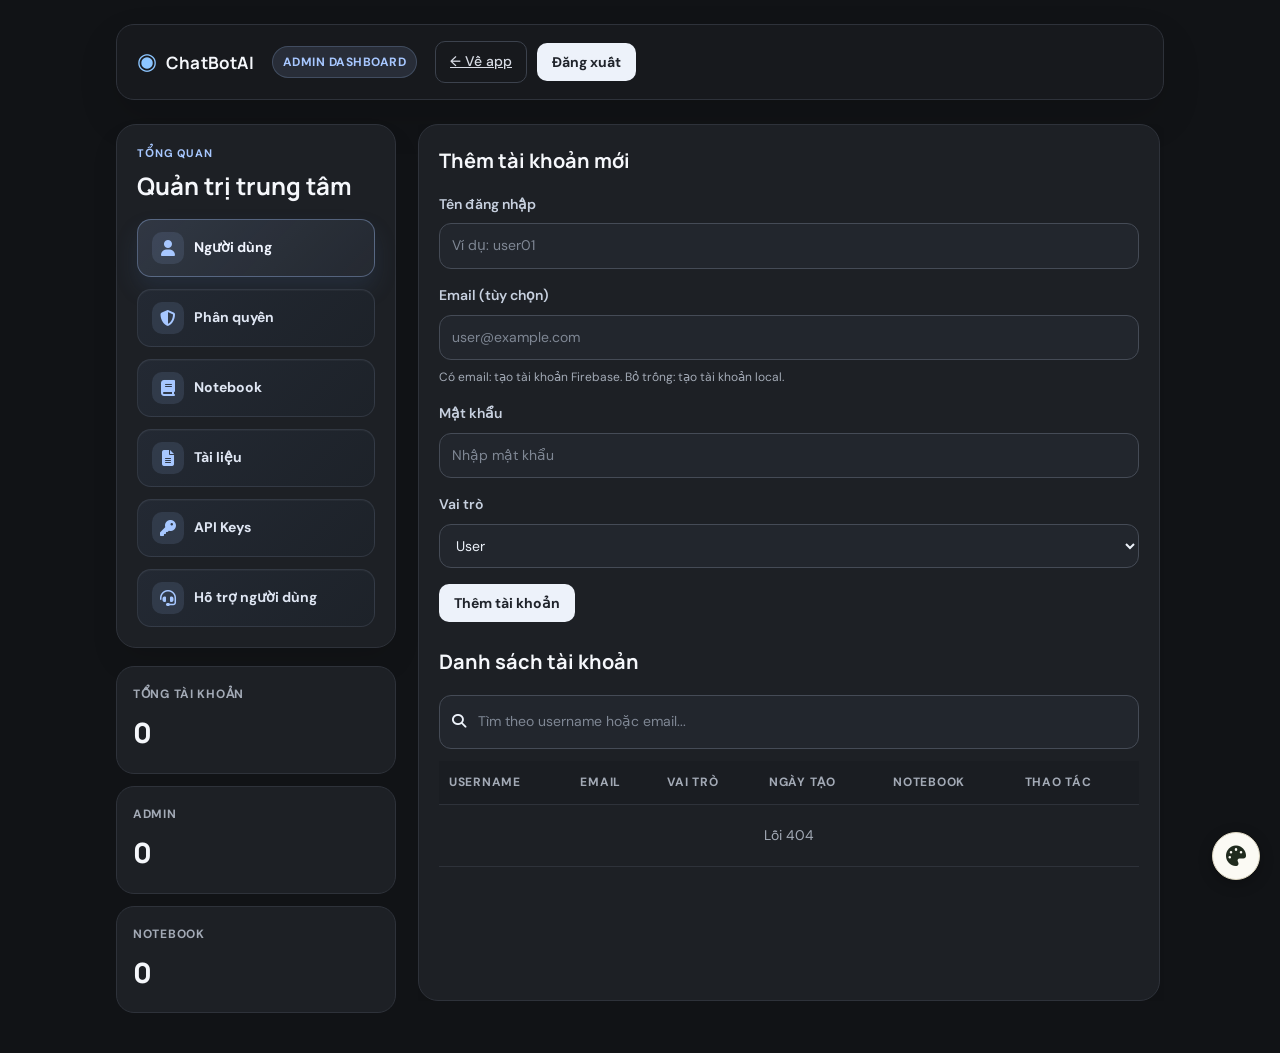
==== commit 1734274b: "Update Tab trợ giúp" ====
--- a/templates/admin.html
+++ b/templates/admin.html
@@ -496,6 +496,10 @@
               <span class="card-icon"><i class="fa-solid fa-key"></i></span>
               <span>API Keys</span>
             </li>
+            <li data-section="feedback">
+              <span class="card-icon"><i class="fa-solid fa-headset"></i></span>
+              <span>Hỗ trợ người dùng</span>
+            </li>
             
           </ul>
         </div>
@@ -710,6 +714,31 @@
             </div>
             <button type="submit" class="btn-primary">Lưu cấu hình API</button>
           </form>
+        </section>
+
+        <section class="panel admin-section" data-panel="feedback">
+          <div class="panel-header">
+            <h2>Phản hồi người dùng</h2>
+            <button type="button" class="btn-secondary" id="refreshFeedbackBtn"><i class="fa-solid fa-rotate"></i> Làm mới</button>
+          </div>
+          <div class="search-row">
+            <span><i class="fa-solid fa-magnifying-glass"></i></span>
+            <input id="feedbackSearchInput" type="text" placeholder="Tìm theo tên, email hoặc nội dung...">
+          </div>
+          <div class="search-meta">
+            <div class="filter-group">
+              <button type="button" class="filter-chip active" data-feedback-filter="all">Tất cả</button>
+              <button type="button" class="filter-chip" data-feedback-filter="bug">Báo lỗi</button>
+              <button type="button" class="filter-chip" data-feedback-filter="suggestion">Đề xuất</button>
+            </div>
+            <span class="result-count" id="feedbackResultCount">0 kết quả</span>
+          </div>
+          <div class="table-wrap">
+            <table>
+              <thead><tr><th>Ngày</th><th>Người gửi</th><th>Email</th><th>Loại</th><th>Nội dung</th><th>Ảnh</th><th>Trạng thái</th></tr></thead>
+              <tbody id="feedbackTableBody"><tr><td colspan="7" class="muted-area">Đang tải...</td></tr></tbody>
+            </table>
+          </div>
         </section>
       </section>
     </main>
@@ -778,12 +807,16 @@
     const userSearchInput = document.getElementById('userSearchInput');
     const documentSearchInput = document.getElementById('documentSearchInput');
     const documentTableBody = document.getElementById('documentTableBody');
+    const feedbackSearchInput = document.getElementById('feedbackSearchInput');
+    const feedbackTableBody = document.getElementById('feedbackTableBody');
 
     let editingUserId = null;
     let allUsers = [];
     let allNotebooks = [];
     let allDocuments = [];
     let activeRoleFilter = 'all';
+    let activeFeedbackFilter = 'all';
+    let allFeedback = [];
 
     function updateSidebar(section) {
       document.querySelectorAll('.sidebar-list li').forEach((item) => {
@@ -929,6 +962,31 @@
       `).join('');
     }
 
+    function renderFeedbackRows(feedback) {
+      const keyword = (feedbackSearchInput.value || '').trim().toLowerCase();
+      const filtered = feedback.filter((item) => {
+        const matchesType = activeFeedbackFilter === 'all' || item.type === activeFeedbackFilter;
+        const haystack = `${item.name} ${item.email} ${item.subject} ${item.message}`.toLowerCase();
+        return matchesType && (!keyword || haystack.includes(keyword));
+      });
+      document.getElementById('feedbackResultCount').textContent = `${filtered.length} kết quả`;
+      feedbackTableBody.innerHTML = filtered.length ? filtered.map((item) => `
+        <tr>
+          <td>${escapeHtml(item.created_at || '-')}</td>
+          <td>${escapeHtml(item.name)}</td>
+          <td>${escapeHtml(item.email)}</td>
+          <td><span class="role-pill ${item.type === 'bug' ? 'admin' : ''}">${item.type === 'bug' ? 'Báo lỗi' : 'Đề xuất'}</span></td>
+          <td><strong>${escapeHtml(item.subject || 'Không có tiêu đề')}</strong><br><span class="small">${escapeHtml(item.message)}</span></td>
+          <td>${item.image_data ? `<a href="${item.image_data}" target="_blank" rel="noreferrer">Xem ảnh</a>` : '-'}</td>
+          <td><select class="feedback-status-select" data-feedback-id="${item.id}">
+            <option value="new" ${item.status === 'new' ? 'selected' : ''}>Mới</option>
+            <option value="in_progress" ${item.status === 'in_progress' ? 'selected' : ''}>Đang xử lý</option>
+            <option value="resolved" ${item.status === 'resolved' ? 'selected' : ''}>Đã xử lý</option>
+          </select></td>
+        </tr>
+      `).join('') : '<tr><td colspan="7" class="muted-area">Không tìm thấy phản hồi nào.</td></tr>';
+    }
+
     async function loadUsers() {
       try {
         const users = await api('/api/admin/users');
@@ -981,6 +1039,15 @@
         renderDocumentRows(allDocuments);
       } catch (error) {
         documentTableBody.innerHTML = `<tr><td colspan="6" class="muted-area">${escapeHtml(error.message)}</td></tr>`;
+      }
+    }
+
+    async function loadFeedback() {
+      try {
+        allFeedback = await api('/api/admin/feedback');
+        renderFeedbackRows(allFeedback);
+      } catch (error) {
+        feedbackTableBody.innerHTML = `<tr><td colspan="7" class="muted-area">${escapeHtml(error.message)}</td></tr>`;
       }
     }
 
@@ -1008,14 +1075,39 @@
     }
 
     async function loadAdminData() {
-      await Promise.all([loadUsers(), loadNotebooks(), loadDocuments()]);
+      await Promise.all([loadUsers(), loadNotebooks(), loadDocuments(), loadFeedback()]);
     }
 
     document.querySelectorAll('.sidebar-list li').forEach((item) => {
       item.addEventListener('click', () => {
         updateSidebar(item.dataset.section);
         if (item.dataset.section === 'api-keys') loadApiConfig();
+        if (item.dataset.section === 'feedback') loadFeedback();
       });
+    });
+
+    feedbackSearchInput.addEventListener('input', () => renderFeedbackRows(allFeedback));
+    document.querySelectorAll('[data-feedback-filter]').forEach((button) => {
+      button.addEventListener('click', () => {
+        activeFeedbackFilter = button.dataset.feedbackFilter;
+        document.querySelectorAll('[data-feedback-filter]').forEach((item) => item.classList.toggle('active', item === button));
+        renderFeedbackRows(allFeedback);
+      });
+    });
+    document.getElementById('refreshFeedbackBtn').addEventListener('click', loadFeedback);
+    feedbackTableBody.addEventListener('change', async (event) => {
+      const select = event.target.closest('.feedback-status-select');
+      if (!select) return;
+      try {
+        await api(`/api/admin/feedback/${select.dataset.feedbackId}`, {
+          method: 'PATCH',
+          body: JSON.stringify({ status: select.value }),
+        });
+        showToast('Đã cập nhật trạng thái phản hồi.');
+      } catch (error) {
+        showToast(error.message);
+        loadFeedback();
+      }
     });
 
     document.getElementById('apiConfigForm').addEventListener('submit', async (event) => {
--- a/static/style.css
+++ b/static/style.css
@@ -440,6 +440,22 @@
   color: #c7d2fe;
 }
 
+.message-attachments {
+  display: flex;
+  flex-wrap: wrap;
+  gap: 8px;
+  margin-bottom: 10px;
+}
+
+.message-attachments img {
+  display: block;
+  max-width: min(320px, 100%);
+  max-height: 280px;
+  object-fit: contain;
+  border-radius: 10px;
+  border: 1px solid rgba(255, 255, 255, 0.16);
+}
+
 .cite-marker {
   display: inline-block;
   background: var(--gold);
@@ -466,20 +482,168 @@
 
 .chat-input {
   display: flex;
+  align-items: flex-end;
   gap: 10px;
   padding: 16px 32px;
   border-top: 1px solid var(--line);
   background: var(--panel);
-}
-
-.chat-input input {
+  position: relative;
+  transition: all 0.2s ease;
+}
+
+.chat-input-main {
+  flex: 1;
+  min-width: 0;
+  display: flex;
+  flex-direction: column;
+  gap: 8px;
+  position: relative;
+}
+
+.chat-input input,
+.chat-input-textarea {
   flex: 1;
   border: 1px solid var(--line);
   border-radius: var(--radius);
   padding: 10px 12px;
   background: var(--bg);
 }
-.chat-input input:focus { outline: 2px solid var(--accent); outline-offset: 1px; }
+
+.chat-input-textarea {
+  width: 100%;
+  resize: none;
+  max-height: 160px;
+  overflow-y: auto;
+  font-family: inherit;
+  line-height: 1.5;
+  color: inherit;
+  padding-right: 44px; /* chừa chỗ cho nút phóng to nằm bên trong khung chat */
+}
+
+/* Nút phóng to đặt NẰM TRONG khung chat (góc trên-phải của ô nhập), tách khỏi
+   hàng nút Đính kèm tệp / Gửi bên ngoài */
+.chat-expand-btn-inline {
+  position: absolute;
+  top: 6px;
+  right: 6px;
+  width: 30px;
+  height: 30px;
+  font-size: 13px;
+  background: var(--panel);
+  z-index: 2;
+}
+.chat-input.expanded .chat-expand-btn-inline {
+  top: 10px;
+  right: 10px;
+}
+
+.chat-input input:focus,
+.chat-input-textarea:focus { outline: 2px solid var(--accent); outline-offset: 1px; }
+
+/* Đính kèm ảnh dán vào khung chat (Ctrl+V) */
+.chat-attachments {
+  display: flex;
+  flex-wrap: wrap;
+  gap: 8px;
+}
+
+.attachment-chip {
+  display: flex;
+  align-items: center;
+  gap: 6px;
+  border: 1px solid var(--line);
+  background: var(--bg);
+  border-radius: 10px;
+  padding: 4px 8px 4px 4px;
+  font-size: 12px;
+  color: var(--muted);
+  max-width: 220px;
+}
+
+.attachment-chip img {
+  width: 32px;
+  height: 32px;
+  object-fit: cover;
+  border-radius: 6px;
+  flex-shrink: 0;
+}
+
+.attachment-chip .attachment-info {
+  display: flex;
+  flex-direction: column;
+  min-width: 0;
+  gap: 1px;
+}
+
+.attachment-chip .attachment-name {
+  max-width: 140px;
+  overflow: hidden;
+  text-overflow: ellipsis;
+  white-space: nowrap;
+  color: var(--ink);
+}
+
+.attachment-chip .attachment-status { font-size: 11px; color: var(--accent); }
+.attachment-chip.error .attachment-status { color: var(--danger); }
+.attachment-chip.error { border-color: var(--danger); }
+
+.attachment-chip .attachment-remove {
+  cursor: pointer;
+  border: none;
+  background: transparent;
+  color: var(--muted);
+  font-size: 13px;
+  line-height: 1;
+  padding: 4px;
+  flex-shrink: 0;
+}
+.attachment-chip .attachment-remove:hover { color: var(--danger); }
+
+/* Nút phóng to khung chat khi câu hỏi quá dài */
+.chat-expand-btn {
+  width: 40px;
+  height: 40px;
+  border: 1px solid var(--line);
+  border-radius: var(--radius);
+  background: var(--bg);
+  color: var(--ink);
+  cursor: pointer;
+  font-size: 15px;
+  display: inline-flex;
+  align-items: center;
+  justify-content: center;
+  flex-shrink: 0;
+  transition: border-color 0.15s ease, color 0.15s ease;
+}
+.chat-expand-btn:hover { border-color: var(--accent); color: var(--accent); }
+
+.chat-input.expanded {
+  position: fixed;
+  inset: 0;
+  z-index: 220;
+  padding: 24px;
+  box-shadow: 0 -10px 40px rgba(0, 0, 0, 0.25);
+  animation: chatInputSlideUp 0.2s ease;
+}
+.chat-input.expanded::before {
+  content: "";
+  position: fixed;
+  inset: 0;
+  background: rgba(0, 0, 0, 0.4);
+  z-index: -1;
+}
+.chat-input.expanded .chat-input-main { height: 100%; }
+.chat-input.expanded .chat-input-textarea {
+  flex: 1;
+  height: 100%;
+  max-height: none;
+  font-size: 16px;
+}
+
+@keyframes chatInputSlideUp {
+  from { transform: translateY(16px); opacity: 0; }
+  to { transform: translateY(0); opacity: 1; }
+}
 
 /* ---------- Studio pane ---------- */
 
@@ -1023,6 +1187,21 @@
   color: #a3acba;
 }
 
+.creator-strip.reveal-up {
+  animation-name: creatorLiftIn;
+}
+
+@keyframes creatorLiftIn {
+  0% {
+    transform: translateX(-50%) translateY(18px);
+    opacity: 0;
+  }
+  100% {
+    transform: translateX(-50%) translateY(0);
+    opacity: 1;
+  }
+}
+
 .reveal-up {
   transform: translateY(18px);
   opacity: 0;
@@ -1173,6 +1352,54 @@
 }
 
 .auth-submit { width: 100%; padding: 12px; font-size: 0.98rem; }
+
+.help-section {
+  border: 1px solid var(--line);
+  border-radius: var(--radius);
+  padding: 10px 12px;
+  margin-top: 10px;
+}
+
+.help-section summary {
+  cursor: pointer;
+  color: var(--ink);
+  font-weight: 700;
+}
+
+.help-list,
+.faq-list {
+  color: var(--muted);
+  line-height: 1.6;
+  padding-left: 22px;
+  margin: 12px 0 2px;
+}
+
+.faq-list { padding-left: 0; list-style: none; }
+.faq-list p { margin: 0 0 12px; }
+
+.feedback-type-row {
+  display: flex;
+  gap: 8px;
+}
+
+.feedback-type-row .btn-secondary { flex: 1; }
+
+.feedback-form {
+  margin-top: 12px;
+  padding: 14px;
+  border: 1px solid var(--line);
+  border-radius: var(--radius);
+}
+
+.feedback-form h5 { margin: 0 0 12px; font-size: 1rem; }
+.feedback-form textarea { width: 100%; resize: vertical; }
+
+.feedback-form-actions {
+  display: flex;
+  justify-content: flex-end;
+  gap: 8px;
+  margin-top: 12px;
+}
 
 .auth-divider {
   display: flex;
@@ -1867,9 +2094,16 @@
 .answer-table th { background: #2d3b51; color: #f0f4fc; font-weight: 700; }
 .answer-table td { background: #20242a; }
 .chat-input { padding: 14px 24px 20px; border-top: 0; background: #17191d; }
-.chat-input input { min-height: 52px; padding: 13px 17px; border: 1px solid #454b56; border-radius: 16px; background: #22262c; color: #fff; font-size: 16px; }
-.chat-input input::placeholder { color: #7f8794; }
+.chat-input input,
+.chat-input-textarea { min-height: 52px; padding: 13px 17px; border: 1px solid #454b56; border-radius: 16px; background: #22262c; color: #fff; font-size: 16px; }
+.chat-input input::placeholder,
+.chat-input-textarea::placeholder { color: #7f8794; }
 .chat-input .btn-primary { min-width: 60px; border-radius: 14px; }
+.chat-expand-btn { border-color: #454b56; background: #22262c; color: #dfe3e9; }
+.chat-expand-btn:hover { border-color: #8cc5ff; color: #8cc5ff; }
+.attachment-chip { border-color: #454b56; background: #22262c; color: #aab0bb; }
+.attachment-chip .attachment-name { color: #e6e9ee; }
+.chat-input.expanded { background: #17191d; }
 .tabs { gap: 4px; margin: 0 0 14px; border-bottom-color: #373c46; }
 .tab { padding: 10px 9px; color: #929aa8; font-size: 15px; }
 .tab.active { color: #e8efff; border-bottom-color: #a7c7ff; }
